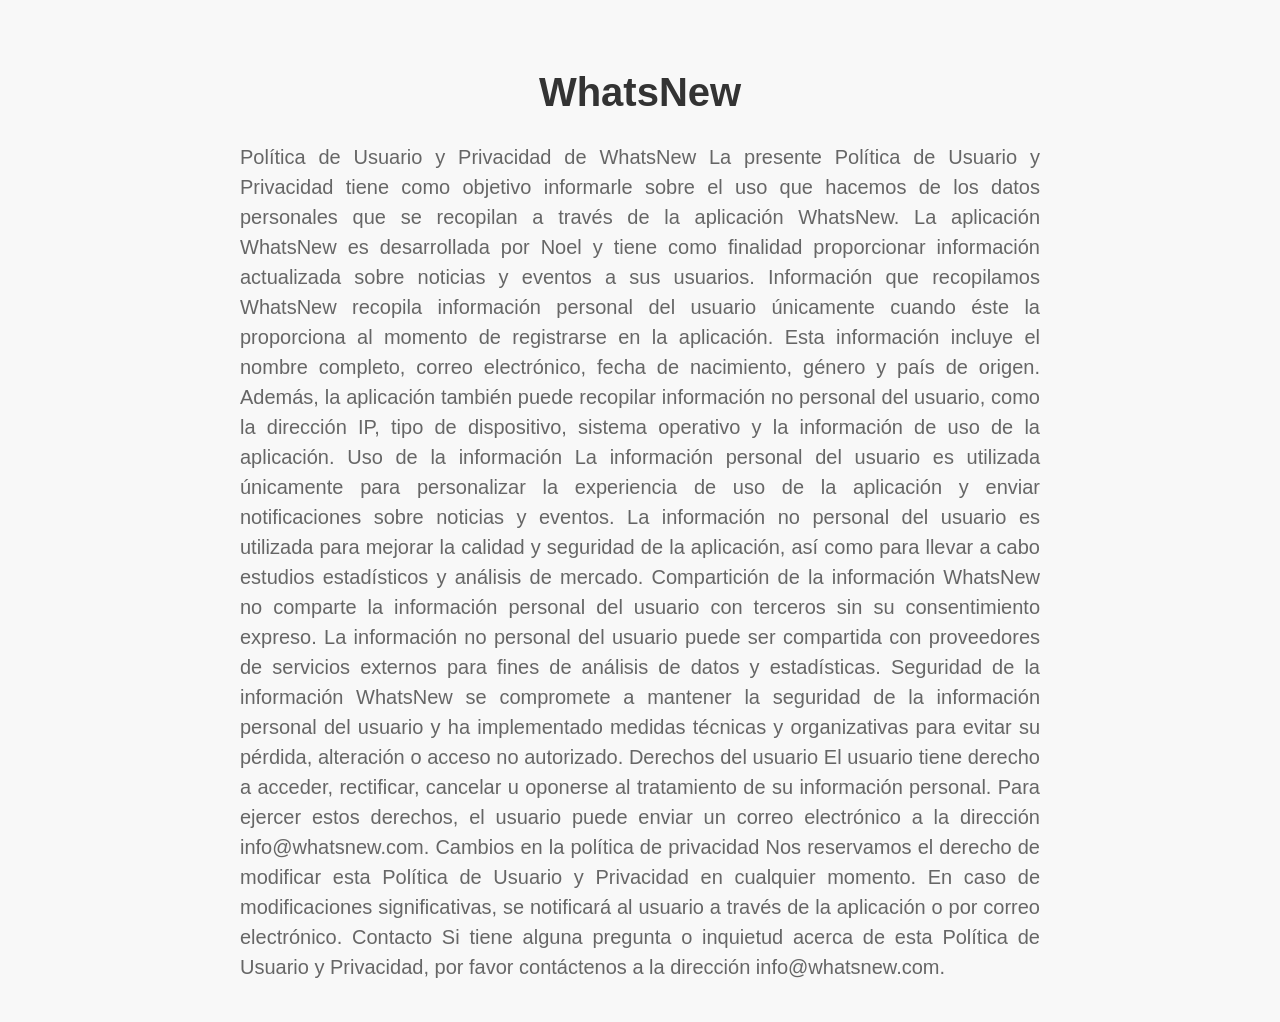
==== index.html @ ac16f7e0 "Update index.html" ====
<!DOCTYPE html>
<html>
  <head>
    <title>WhatsNew</title>
    <meta charset="UTF-8">
    <meta name="viewport" content="width=device-width, initial-scale=1.0">
    <style>
      body {
        font-family: Arial, sans-serif;
        background-color: #f8f8f8;
        margin: 0;
        padding: 0;
      }
      .container {
        max-width: 800px;
        margin: 0 auto;
        padding: 20px;
      }
      h1 {
        font-size: 40px;
        color: #333;
        text-align: center;
        margin-top: 50px;
      }
      p {
        font-size: 20px;
        color: #666;
        line-height: 1.5;
        text-align: justify;
        margin: 20px 0;
      }
      a {
        color: #333;
        text-decoration: none;
      }
      a:hover {
        text-decoration: underline;
      }
    </style>
  </head>
  <body>
    <div class="container">
      <h1>WhatsNew</h1>
      <p>Política de Usuario y Privacidad de WhatsNew

La presente Política de Usuario y Privacidad tiene como objetivo informarle sobre el uso que hacemos de los datos personales que se recopilan a través de la aplicación WhatsNew.

La aplicación WhatsNew es desarrollada por Noel y tiene como finalidad proporcionar información actualizada sobre noticias y eventos a sus usuarios.

Información que recopilamos

WhatsNew recopila información personal del usuario únicamente cuando éste la proporciona al momento de registrarse en la aplicación. Esta información incluye el nombre completo, correo electrónico, fecha de nacimiento, género y país de origen.

Además, la aplicación también puede recopilar información no personal del usuario, como la dirección IP, tipo de dispositivo, sistema operativo y la información de uso de la aplicación.

Uso de la información

La información personal del usuario es utilizada únicamente para personalizar la experiencia de uso de la aplicación y enviar notificaciones sobre noticias y eventos.

La información no personal del usuario es utilizada para mejorar la calidad y seguridad de la aplicación, así como para llevar a cabo estudios estadísticos y análisis de mercado.

Compartición de la información

WhatsNew no comparte la información personal del usuario con terceros sin su consentimiento expreso.

La información no personal del usuario puede ser compartida con proveedores de servicios externos para fines de análisis de datos y estadísticas.

Seguridad de la información

WhatsNew se compromete a mantener la seguridad de la información personal del usuario y ha implementado medidas técnicas y organizativas para evitar su pérdida, alteración o acceso no autorizado.

Derechos del usuario

El usuario tiene derecho a acceder, rectificar, cancelar u oponerse al tratamiento de su información personal. Para ejercer estos derechos, el usuario puede enviar un correo electrónico a la dirección info@whatsnew.com.

Cambios en la política de privacidad

Nos reservamos el derecho de modificar esta Política de Usuario y Privacidad en cualquier momento. En caso de modificaciones significativas, se notificará al usuario a través de la aplicación o por correo electrónico.

Contacto

Si tiene alguna pregunta o inquietud acerca de esta Política de Usuario y Privacidad, por favor contáctenos a la dirección info@whatsnew.com.
      </p>
    </div>
  </body>
</html>
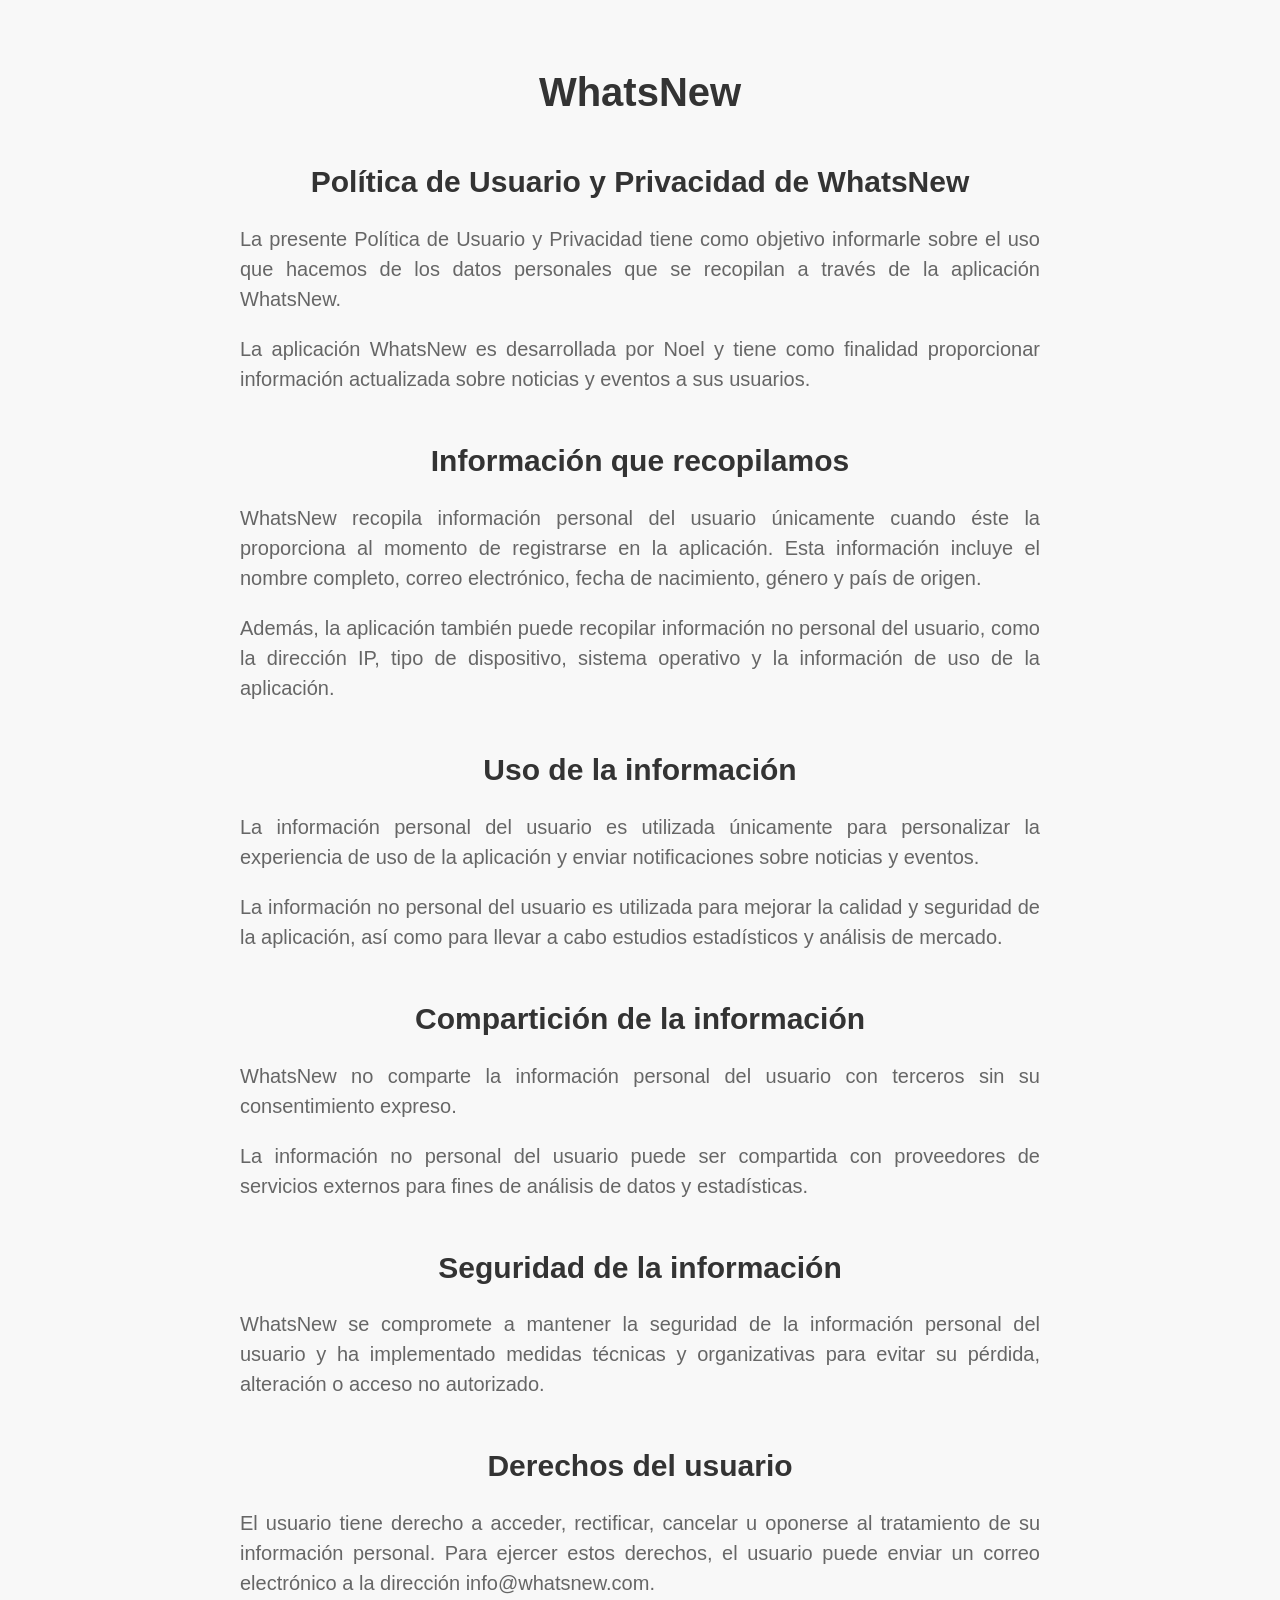
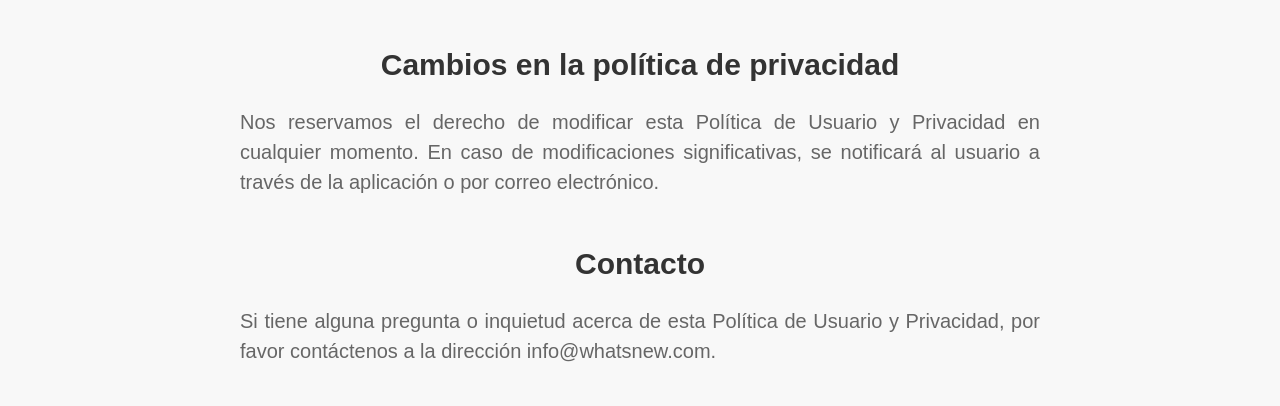
==== commit 5e7848c7: "Actualizacion de las politicas" ====
--- a/index.html
+++ b/index.html
@@ -22,6 +22,12 @@
         text-align: center;
         margin-top: 50px;
       }
+      h2 {
+        font-size: 30px;
+        color: #333;
+        text-align: center;
+        margin-top: 50px;
+      }
       p {
         font-size: 20px;
         color: #666;
@@ -41,45 +47,26 @@
   <body>
     <div class="container">
       <h1>WhatsNew</h1>
-      <p>Política de Usuario y Privacidad de WhatsNew
-
-La presente Política de Usuario y Privacidad tiene como objetivo informarle sobre el uso que hacemos de los datos personales que se recopilan a través de la aplicación WhatsNew.
-
-La aplicación WhatsNew es desarrollada por Noel y tiene como finalidad proporcionar información actualizada sobre noticias y eventos a sus usuarios.
-
-Información que recopilamos
-
-WhatsNew recopila información personal del usuario únicamente cuando éste la proporciona al momento de registrarse en la aplicación. Esta información incluye el nombre completo, correo electrónico, fecha de nacimiento, género y país de origen.
-
-Además, la aplicación también puede recopilar información no personal del usuario, como la dirección IP, tipo de dispositivo, sistema operativo y la información de uso de la aplicación.
-
-Uso de la información
-
-La información personal del usuario es utilizada únicamente para personalizar la experiencia de uso de la aplicación y enviar notificaciones sobre noticias y eventos.
-
-La información no personal del usuario es utilizada para mejorar la calidad y seguridad de la aplicación, así como para llevar a cabo estudios estadísticos y análisis de mercado.
-
-Compartición de la información
-
-WhatsNew no comparte la información personal del usuario con terceros sin su consentimiento expreso.
-
-La información no personal del usuario puede ser compartida con proveedores de servicios externos para fines de análisis de datos y estadísticas.
-
-Seguridad de la información
-
-WhatsNew se compromete a mantener la seguridad de la información personal del usuario y ha implementado medidas técnicas y organizativas para evitar su pérdida, alteración o acceso no autorizado.
-
-Derechos del usuario
-
-El usuario tiene derecho a acceder, rectificar, cancelar u oponerse al tratamiento de su información personal. Para ejercer estos derechos, el usuario puede enviar un correo electrónico a la dirección info@whatsnew.com.
-
-Cambios en la política de privacidad
-
-Nos reservamos el derecho de modificar esta Política de Usuario y Privacidad en cualquier momento. En caso de modificaciones significativas, se notificará al usuario a través de la aplicación o por correo electrónico.
-
-Contacto
-
-Si tiene alguna pregunta o inquietud acerca de esta Política de Usuario y Privacidad, por favor contáctenos a la dirección info@whatsnew.com.
+      <h2>Política de Usuario y Privacidad de WhatsNew</h2>
+      <p>La presente Política de Usuario y Privacidad tiene como objetivo informarle sobre el uso que hacemos de los datos personales que se recopilan a través de la aplicación WhatsNew.</p>
+      <p>La aplicación WhatsNew es desarrollada por Noel y tiene como finalidad proporcionar información actualizada sobre noticias y eventos a sus usuarios. </p>
+      <h2>Información que recopilamos</h2>
+      <p>WhatsNew recopila información personal del usuario únicamente cuando éste la proporciona al momento de registrarse en la aplicación. Esta información incluye el nombre completo, correo electrónico, fecha de nacimiento, género y país de origen. </p>
+      <p>Además, la aplicación también puede recopilar información no personal del usuario, como la dirección IP, tipo de dispositivo, sistema operativo y la información de uso de la aplicación. </p>
+      <h2>Uso de la información </h2>
+      <p>La información personal del usuario es utilizada únicamente para personalizar la experiencia de uso de la aplicación y enviar notificaciones sobre noticias y eventos. </p>
+      <p>La información no personal del usuario es utilizada para mejorar la calidad y seguridad de la aplicación, así como para llevar a cabo estudios estadísticos y análisis de mercado. </p>
+      <h2>Compartición de la información </h2>
+      <p>WhatsNew no comparte la información personal del usuario con terceros sin su consentimiento expreso. </p>
+      <p>La información no personal del usuario puede ser compartida con proveedores de servicios externos para fines de análisis de datos y estadísticas. </p>
+      <h2>Seguridad de la información </h2>
+      <p>WhatsNew se compromete a mantener la seguridad de la información personal del usuario y ha implementado medidas técnicas y organizativas para evitar su pérdida, alteración o acceso no autorizado. </p>
+      <h2>Derechos del usuario </h2>
+      <p>El usuario tiene derecho a acceder, rectificar, cancelar u oponerse al tratamiento de su información personal. Para ejercer estos derechos, el usuario puede enviar un correo electrónico a la dirección info@whatsnew.com. </p>
+      <h2>Cambios en la política de privacidad </h2>
+      <p>Nos reservamos el derecho de modificar esta Política de Usuario y Privacidad en cualquier momento. En caso de modificaciones significativas, se notificará al usuario a través de la aplicación o por correo electrónico. </p>
+      <h2>Contacto</h2>
+      <p>Si tiene alguna pregunta o inquietud acerca de esta Política de Usuario y Privacidad, por favor contáctenos a la dirección info@whatsnew.com.
       </p>
     </div>
   </body>
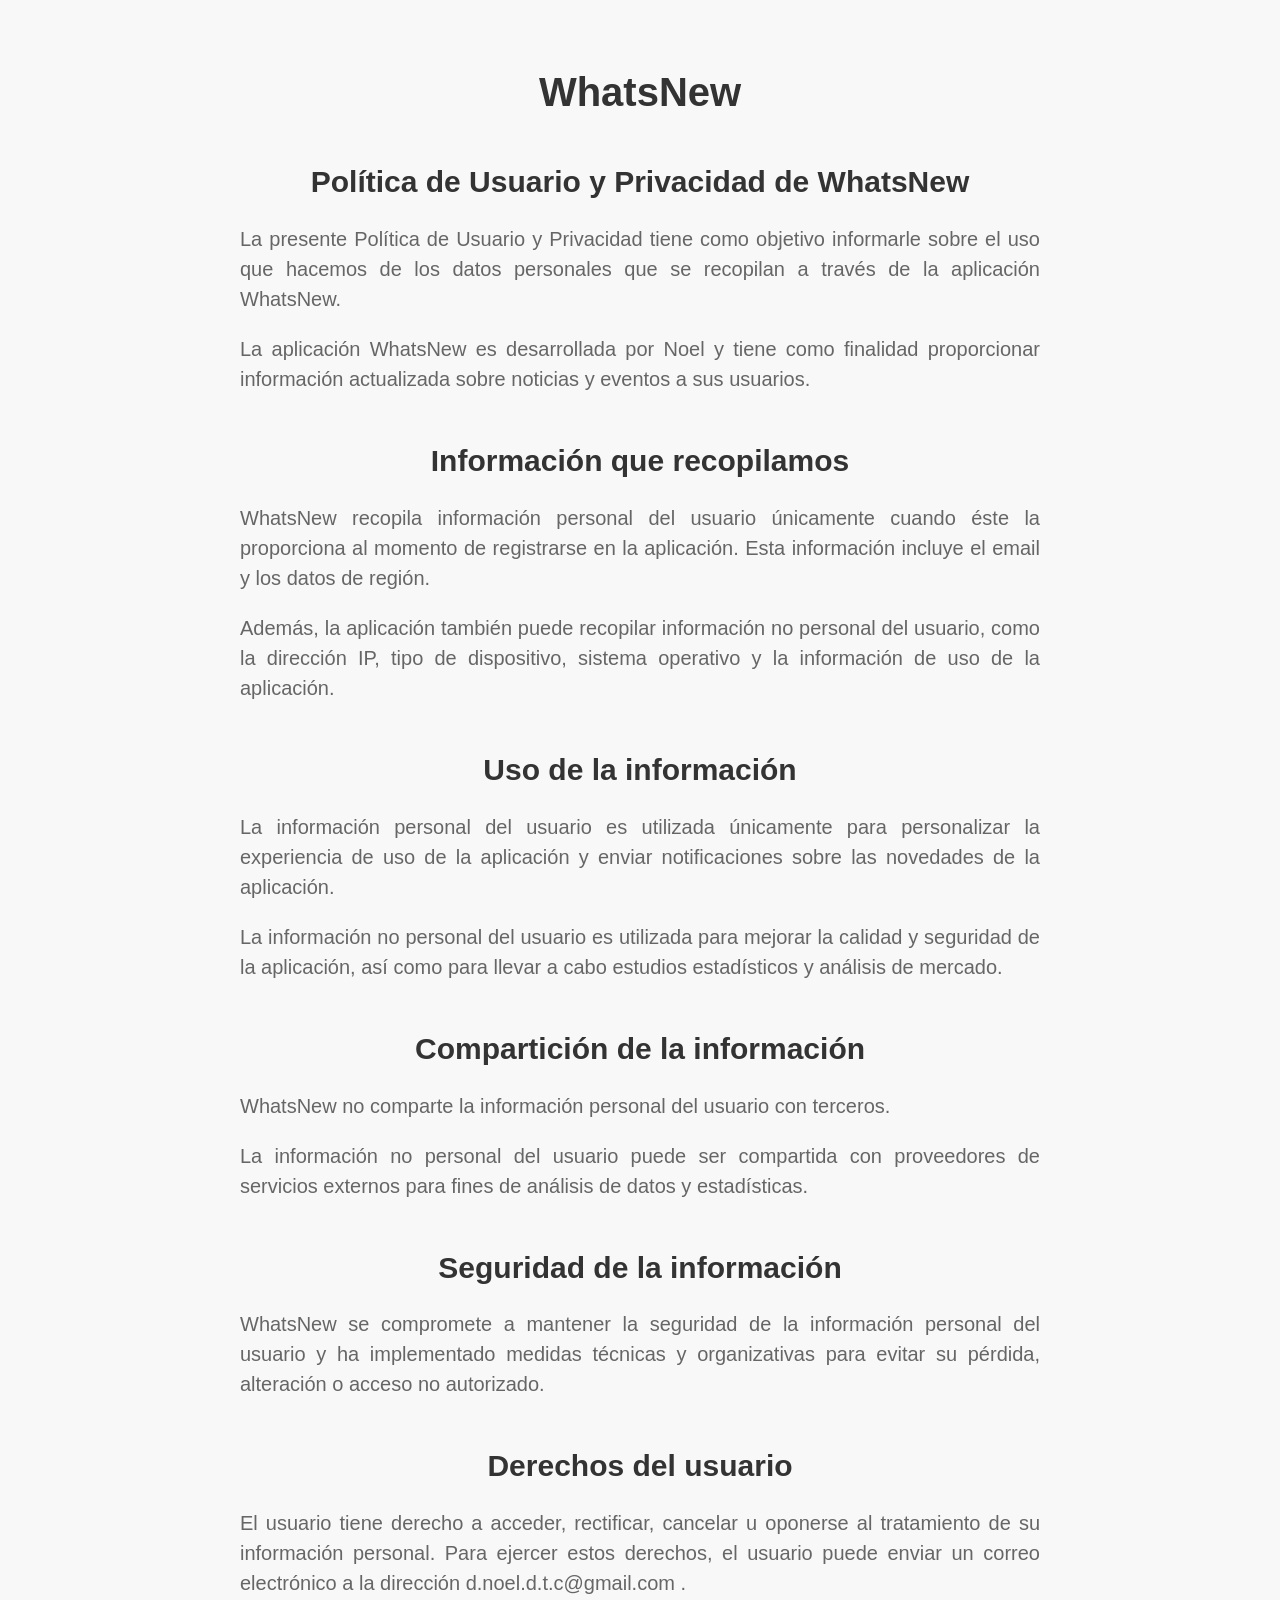
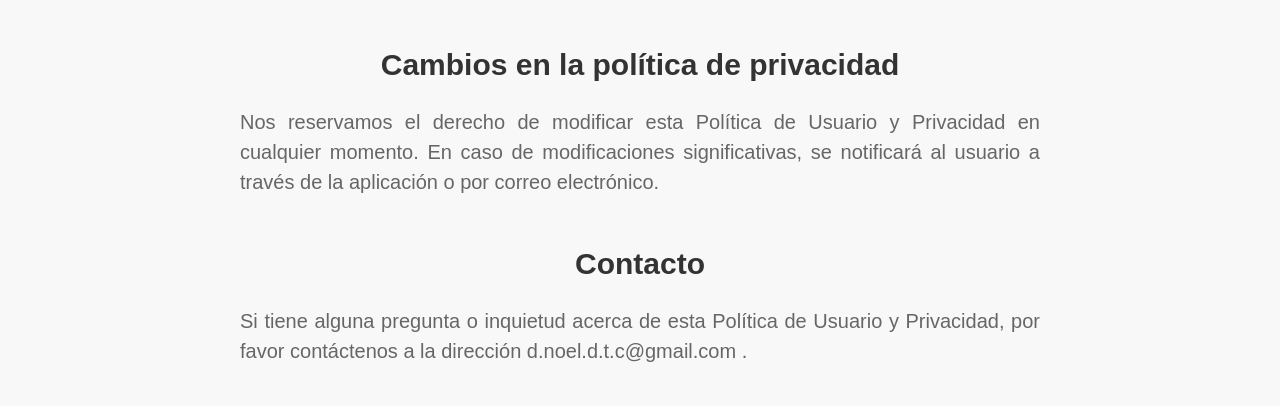
==== commit 63ca176a: "Moficiacion version Sydney" ====
--- a/index.html
+++ b/index.html
@@ -51,22 +51,22 @@
       <p>La presente Política de Usuario y Privacidad tiene como objetivo informarle sobre el uso que hacemos de los datos personales que se recopilan a través de la aplicación WhatsNew.</p>
       <p>La aplicación WhatsNew es desarrollada por Noel y tiene como finalidad proporcionar información actualizada sobre noticias y eventos a sus usuarios. </p>
       <h2>Información que recopilamos</h2>
-      <p>WhatsNew recopila información personal del usuario únicamente cuando éste la proporciona al momento de registrarse en la aplicación. Esta información incluye el nombre completo, correo electrónico, fecha de nacimiento, género y país de origen. </p>
+      <p>WhatsNew recopila información personal del usuario únicamente cuando éste la proporciona al momento de registrarse en la aplicación. Esta información incluye el email y los datos de región. </p>
       <p>Además, la aplicación también puede recopilar información no personal del usuario, como la dirección IP, tipo de dispositivo, sistema operativo y la información de uso de la aplicación. </p>
       <h2>Uso de la información </h2>
-      <p>La información personal del usuario es utilizada únicamente para personalizar la experiencia de uso de la aplicación y enviar notificaciones sobre noticias y eventos. </p>
+      <p>La información personal del usuario es utilizada únicamente para personalizar la experiencia de uso de la aplicación y enviar notificaciones sobre las novedades de la aplicación. </p>
       <p>La información no personal del usuario es utilizada para mejorar la calidad y seguridad de la aplicación, así como para llevar a cabo estudios estadísticos y análisis de mercado. </p>
       <h2>Compartición de la información </h2>
-      <p>WhatsNew no comparte la información personal del usuario con terceros sin su consentimiento expreso. </p>
+      <p>WhatsNew no comparte la información personal del usuario con terceros. </p>
       <p>La información no personal del usuario puede ser compartida con proveedores de servicios externos para fines de análisis de datos y estadísticas. </p>
       <h2>Seguridad de la información </h2>
       <p>WhatsNew se compromete a mantener la seguridad de la información personal del usuario y ha implementado medidas técnicas y organizativas para evitar su pérdida, alteración o acceso no autorizado. </p>
       <h2>Derechos del usuario </h2>
-      <p>El usuario tiene derecho a acceder, rectificar, cancelar u oponerse al tratamiento de su información personal. Para ejercer estos derechos, el usuario puede enviar un correo electrónico a la dirección info@whatsnew.com. </p>
+      <p>El usuario tiene derecho a acceder, rectificar, cancelar u oponerse al tratamiento de su información personal. Para ejercer estos derechos, el usuario puede enviar un correo electrónico a la dirección d.noel.d.t.c@gmail.com . </p>
       <h2>Cambios en la política de privacidad </h2>
       <p>Nos reservamos el derecho de modificar esta Política de Usuario y Privacidad en cualquier momento. En caso de modificaciones significativas, se notificará al usuario a través de la aplicación o por correo electrónico. </p>
       <h2>Contacto</h2>
-      <p>Si tiene alguna pregunta o inquietud acerca de esta Política de Usuario y Privacidad, por favor contáctenos a la dirección info@whatsnew.com.
+      <p>Si tiene alguna pregunta o inquietud acerca de esta Política de Usuario y Privacidad, por favor contáctenos a la dirección d.noel.d.t.c@gmail.com .
       </p>
     </div>
   </body>
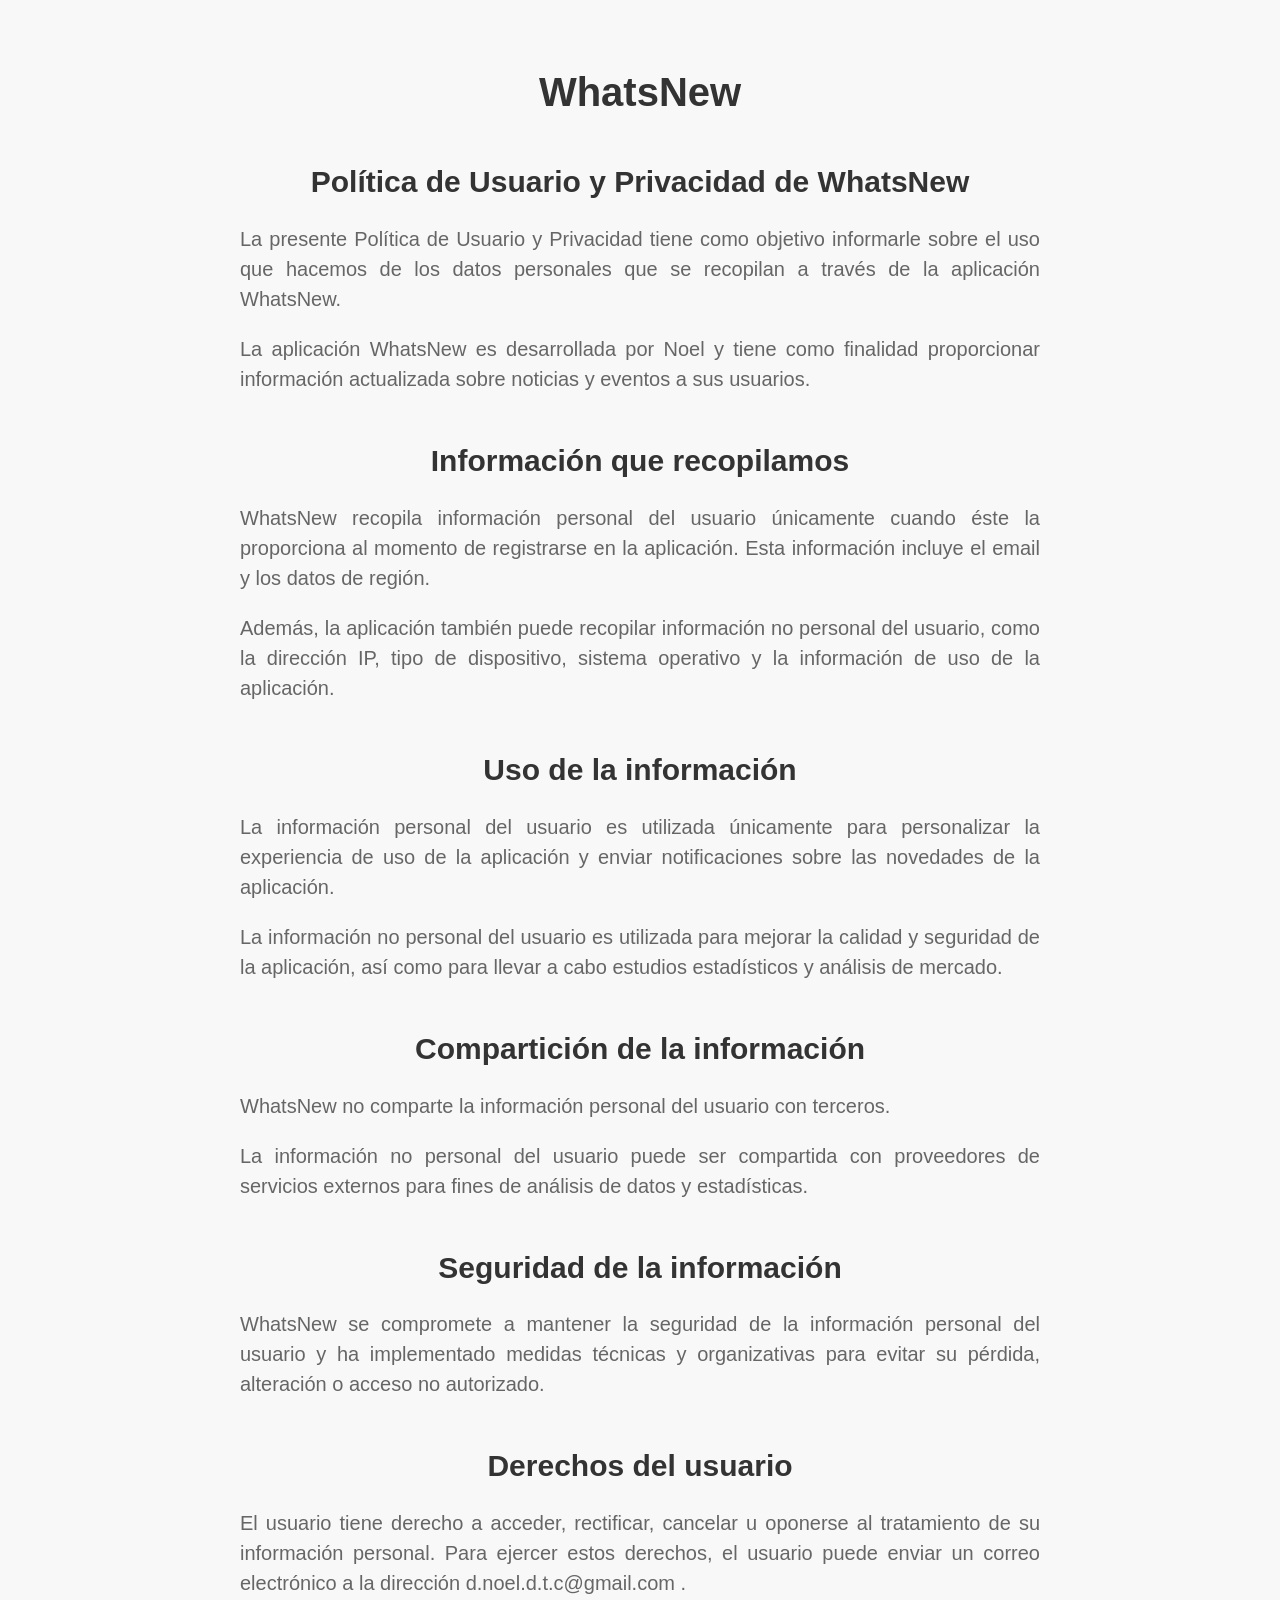
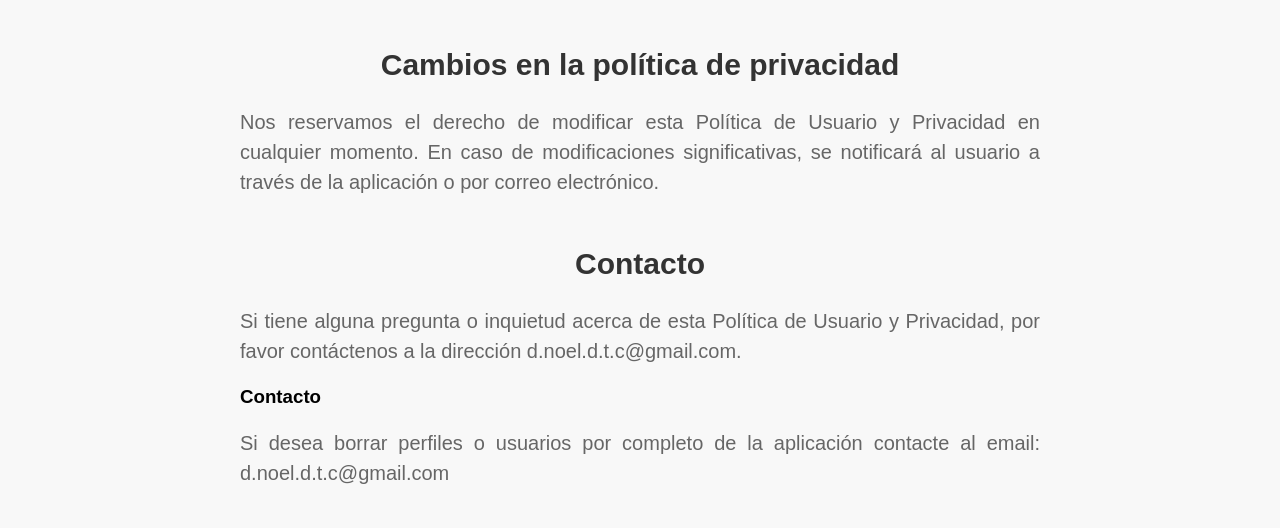
==== commit 9a24b93a: "Update index.html" ====
--- a/index.html
+++ b/index.html
@@ -66,8 +66,9 @@
       <h2>Cambios en la política de privacidad </h2>
       <p>Nos reservamos el derecho de modificar esta Política de Usuario y Privacidad en cualquier momento. En caso de modificaciones significativas, se notificará al usuario a través de la aplicación o por correo electrónico. </p>
       <h2>Contacto</h2>
-      <p>Si tiene alguna pregunta o inquietud acerca de esta Política de Usuario y Privacidad, por favor contáctenos a la dirección d.noel.d.t.c@gmail.com .
-      </p>
+      <p>Si tiene alguna pregunta o inquietud acerca de esta Política de Usuario y Privacidad, por favor contáctenos a la dirección d.noel.d.t.c@gmail.com. </p>
+      <h3>Contacto</h3>
+      <p>Si desea borrar perfiles o usuarios por completo de la aplicación contacte al email: d.noel.d.t.c@gmail.com</p> 
     </div>
   </body>
 </html>
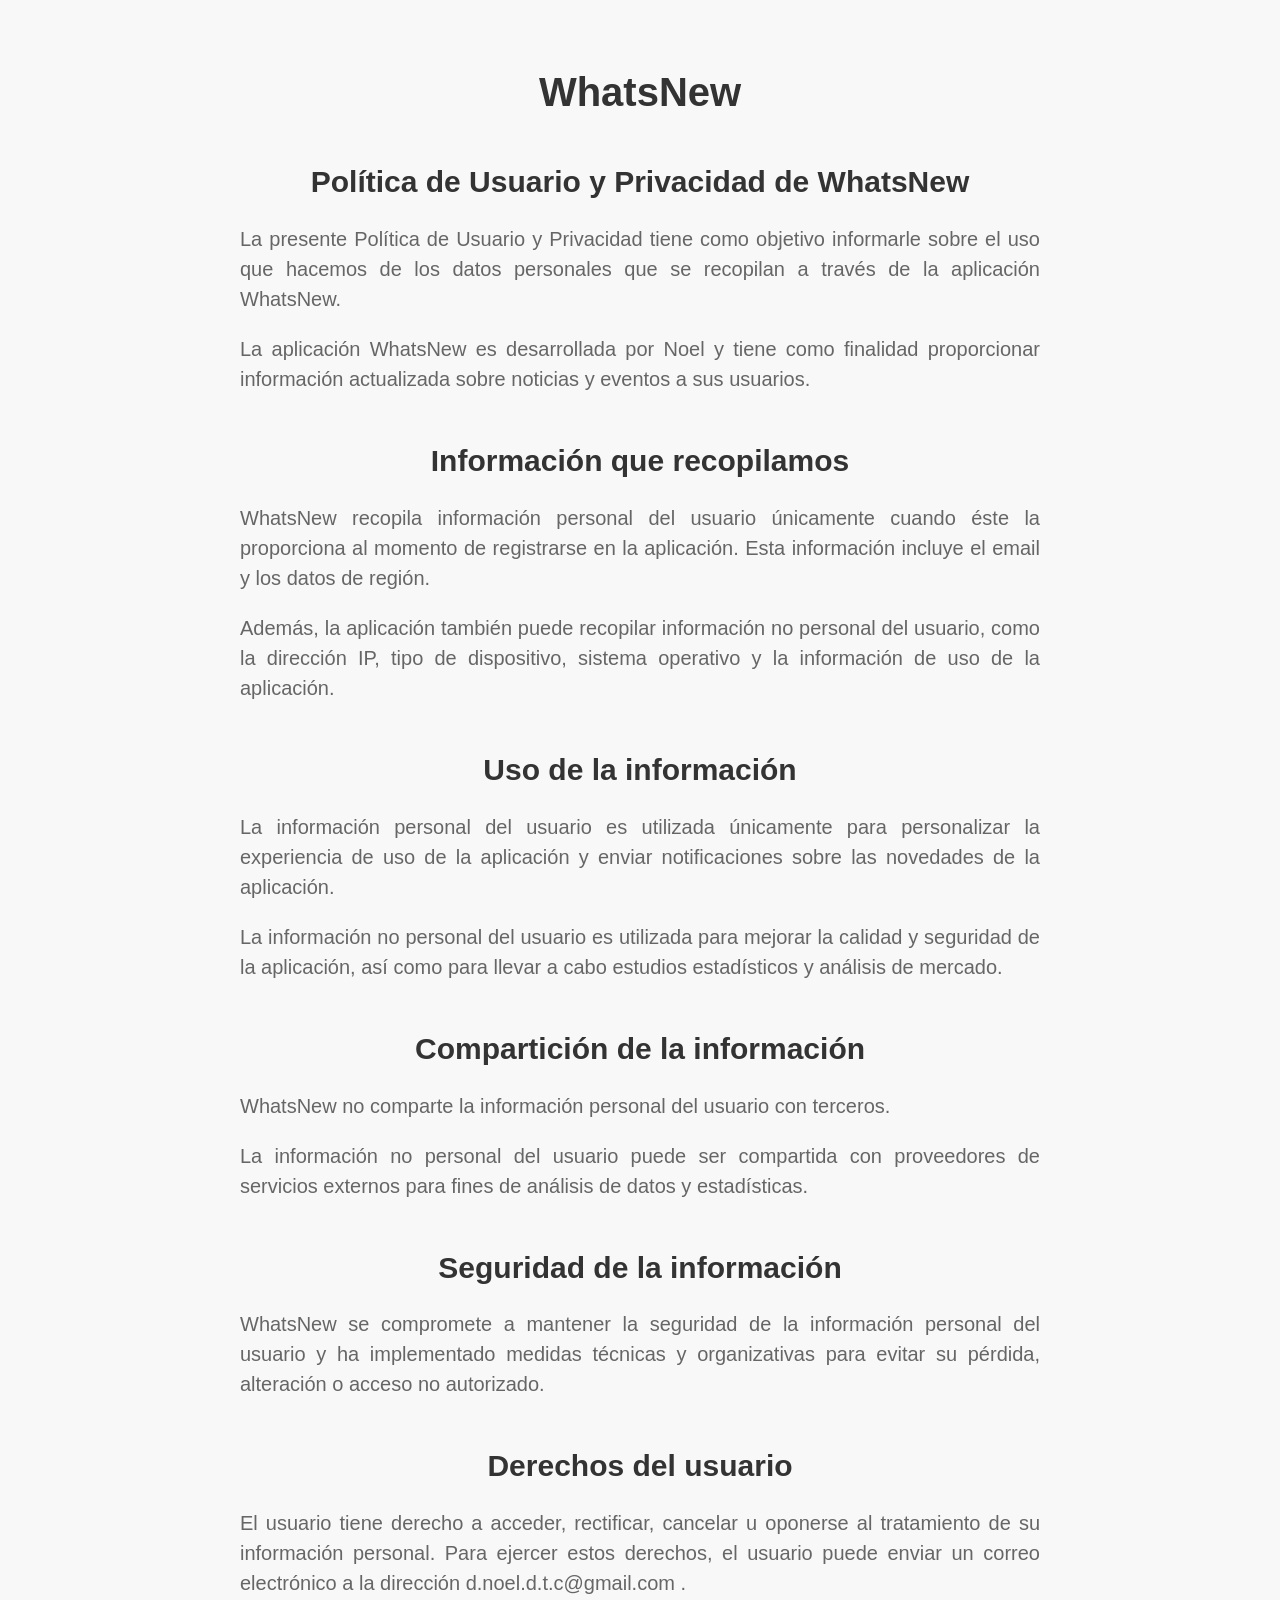
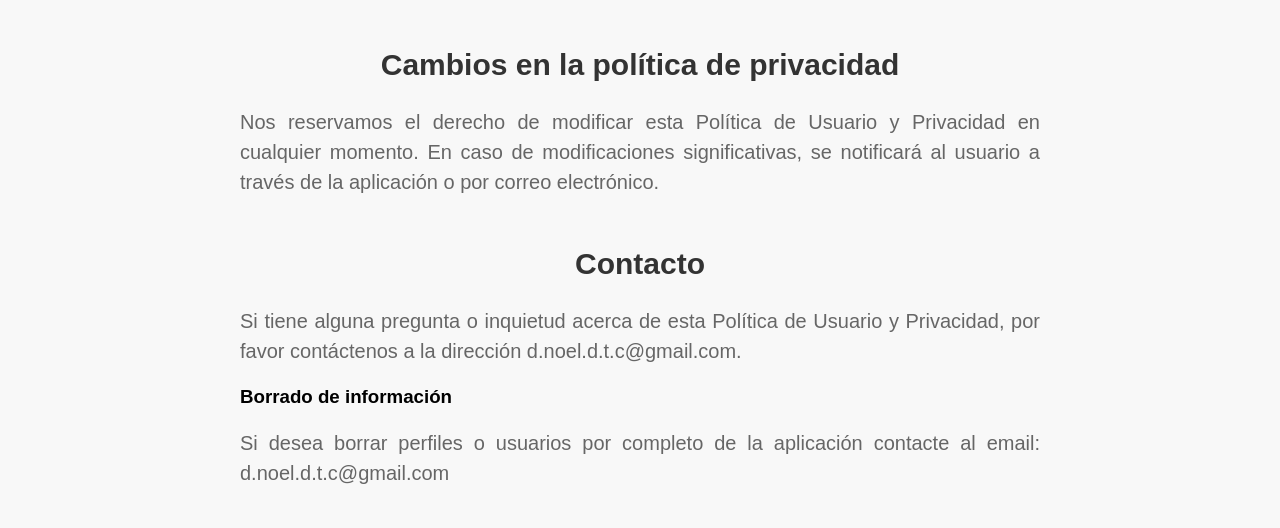
==== commit ea39354e: "Update index.html" ====
--- a/index.html
+++ b/index.html
@@ -67,7 +67,7 @@
       <p>Nos reservamos el derecho de modificar esta Política de Usuario y Privacidad en cualquier momento. En caso de modificaciones significativas, se notificará al usuario a través de la aplicación o por correo electrónico. </p>
       <h2>Contacto</h2>
       <p>Si tiene alguna pregunta o inquietud acerca de esta Política de Usuario y Privacidad, por favor contáctenos a la dirección d.noel.d.t.c@gmail.com. </p>
-      <h3>Contacto</h3>
+      <h3>Borrado de información</h3>
       <p>Si desea borrar perfiles o usuarios por completo de la aplicación contacte al email: d.noel.d.t.c@gmail.com</p> 
     </div>
   </body>
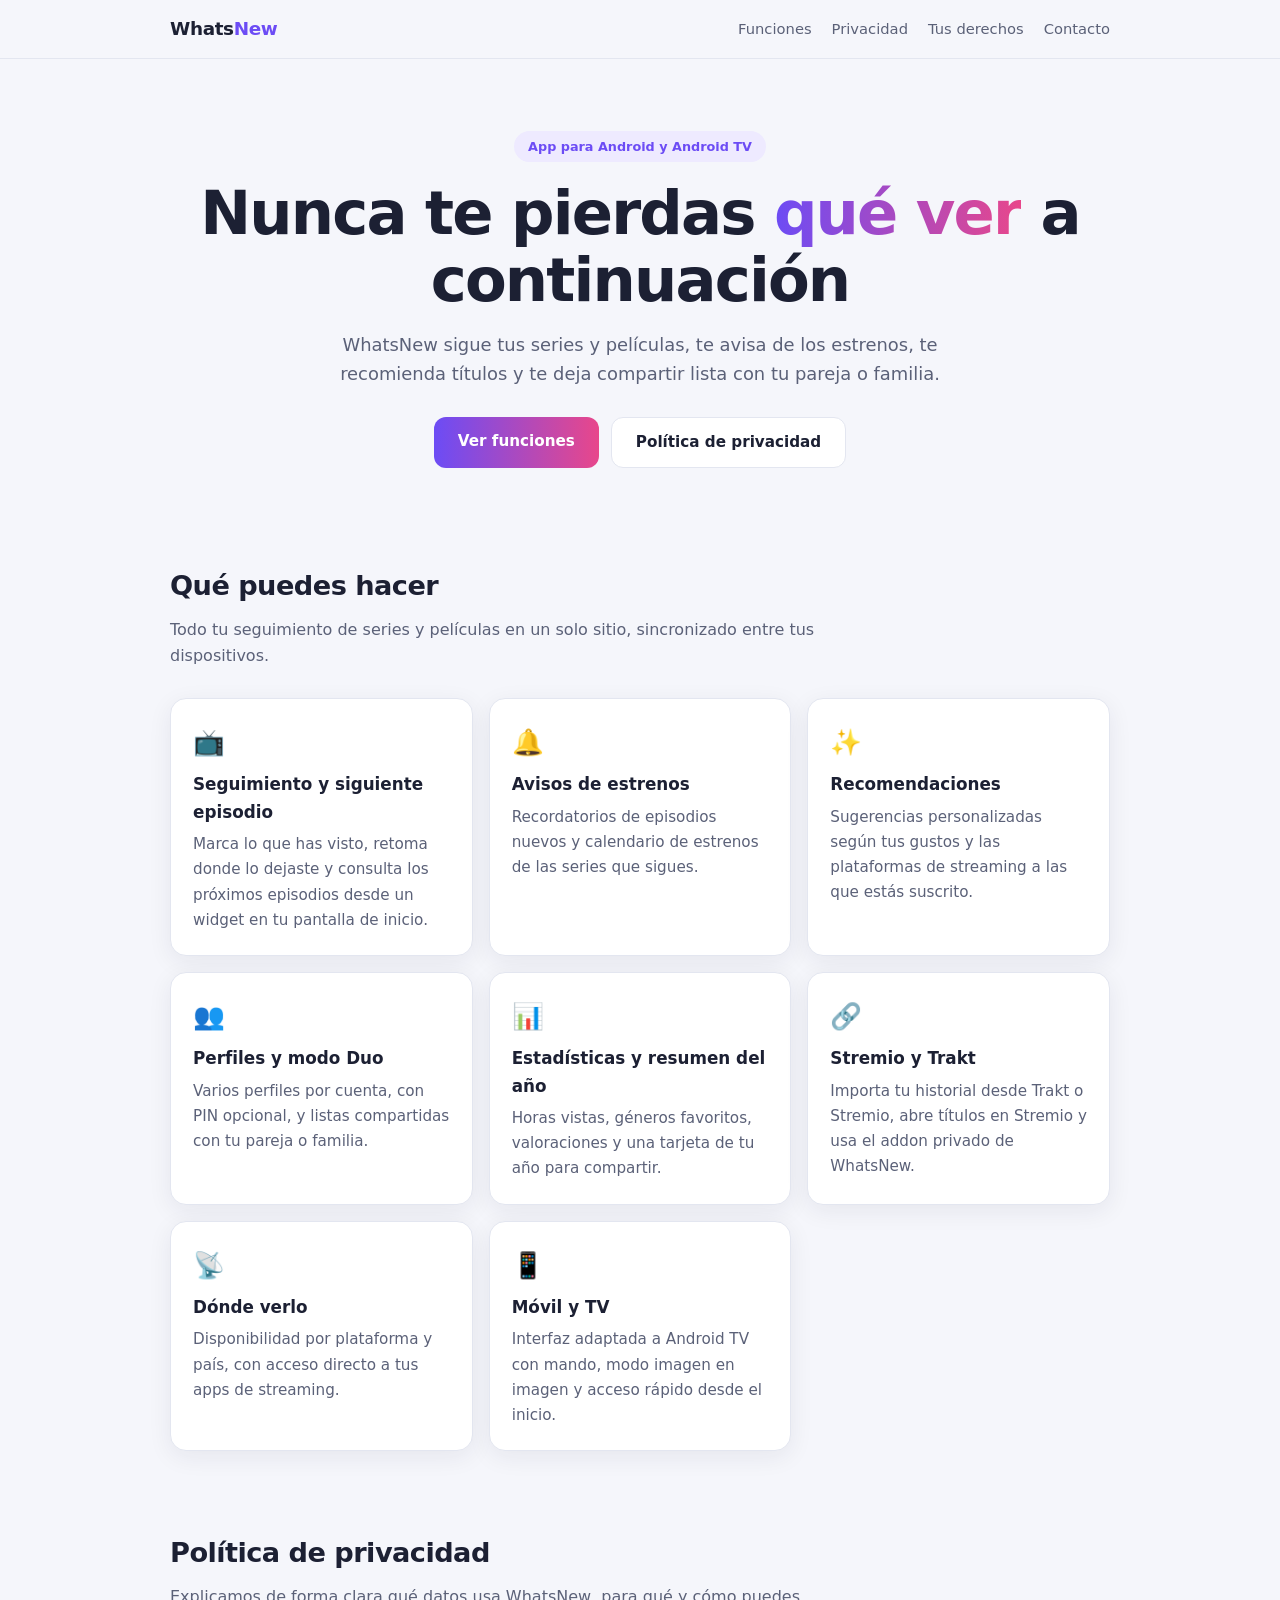
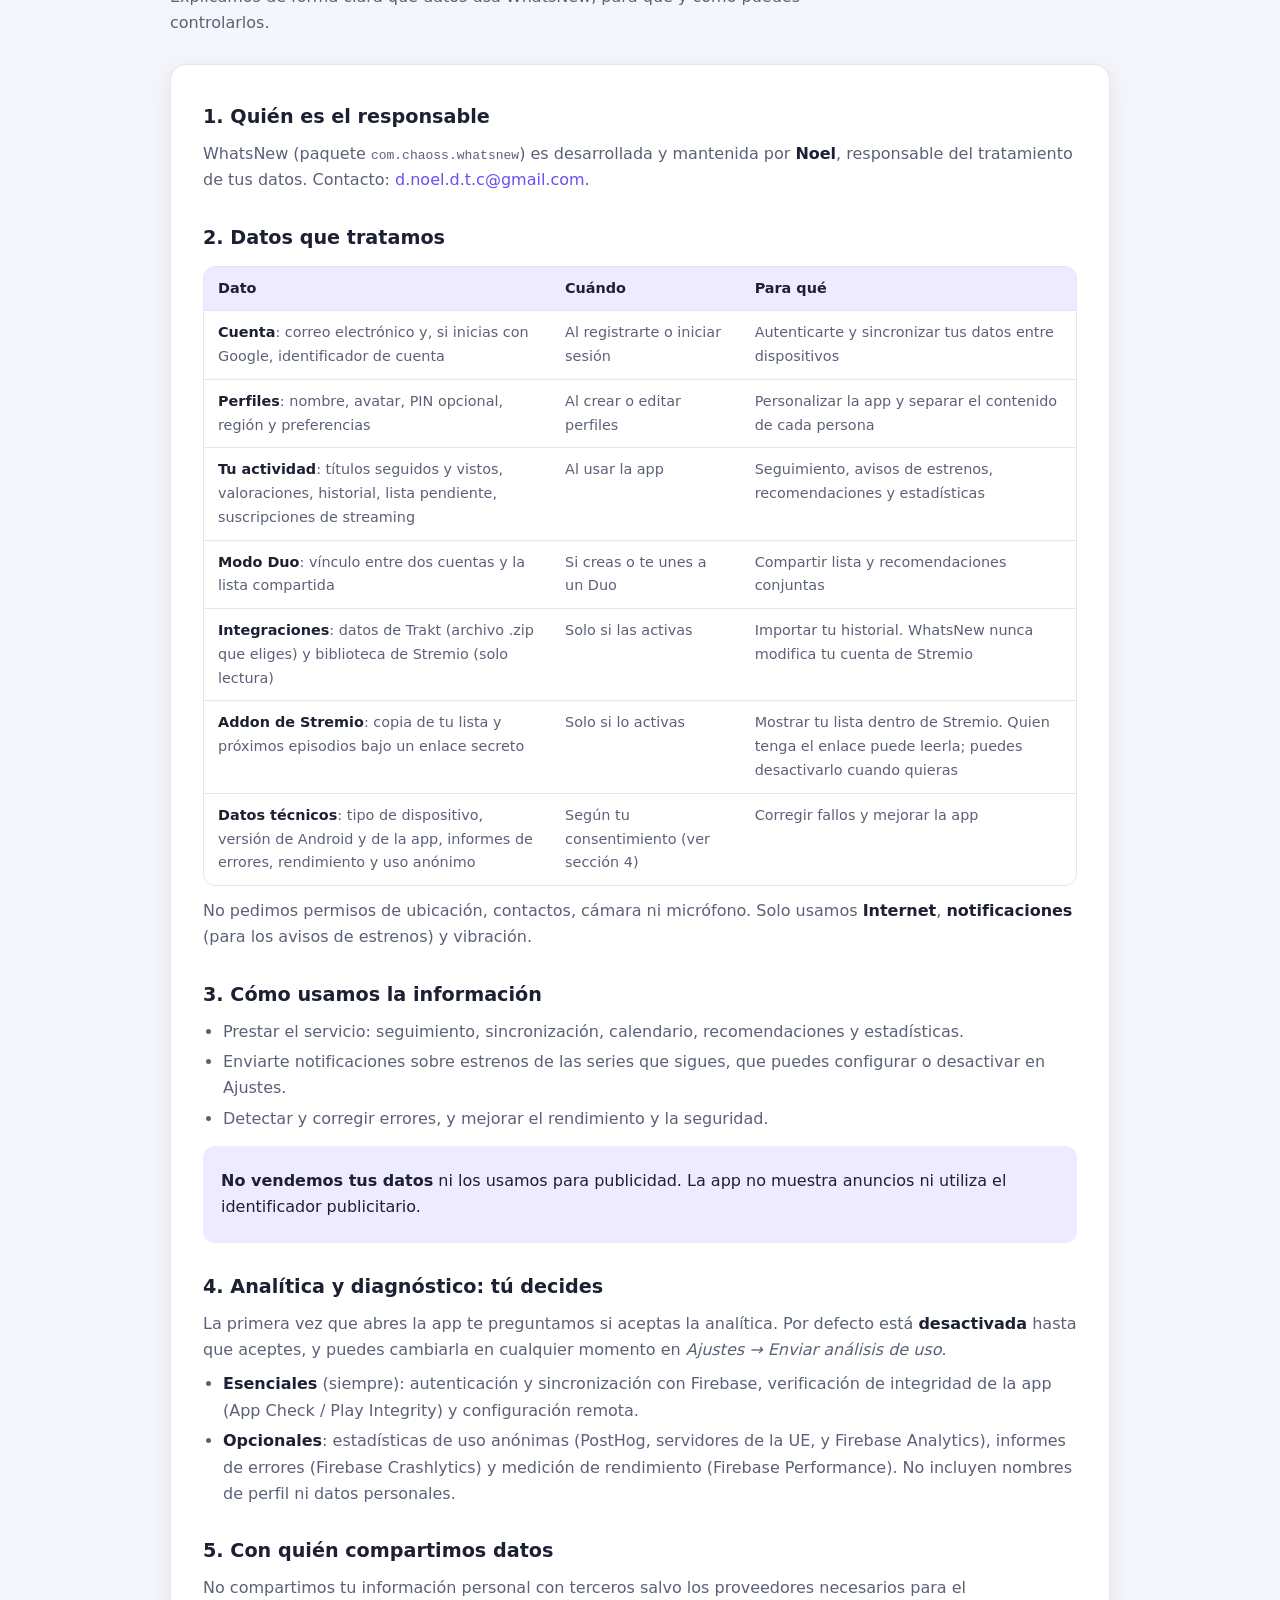
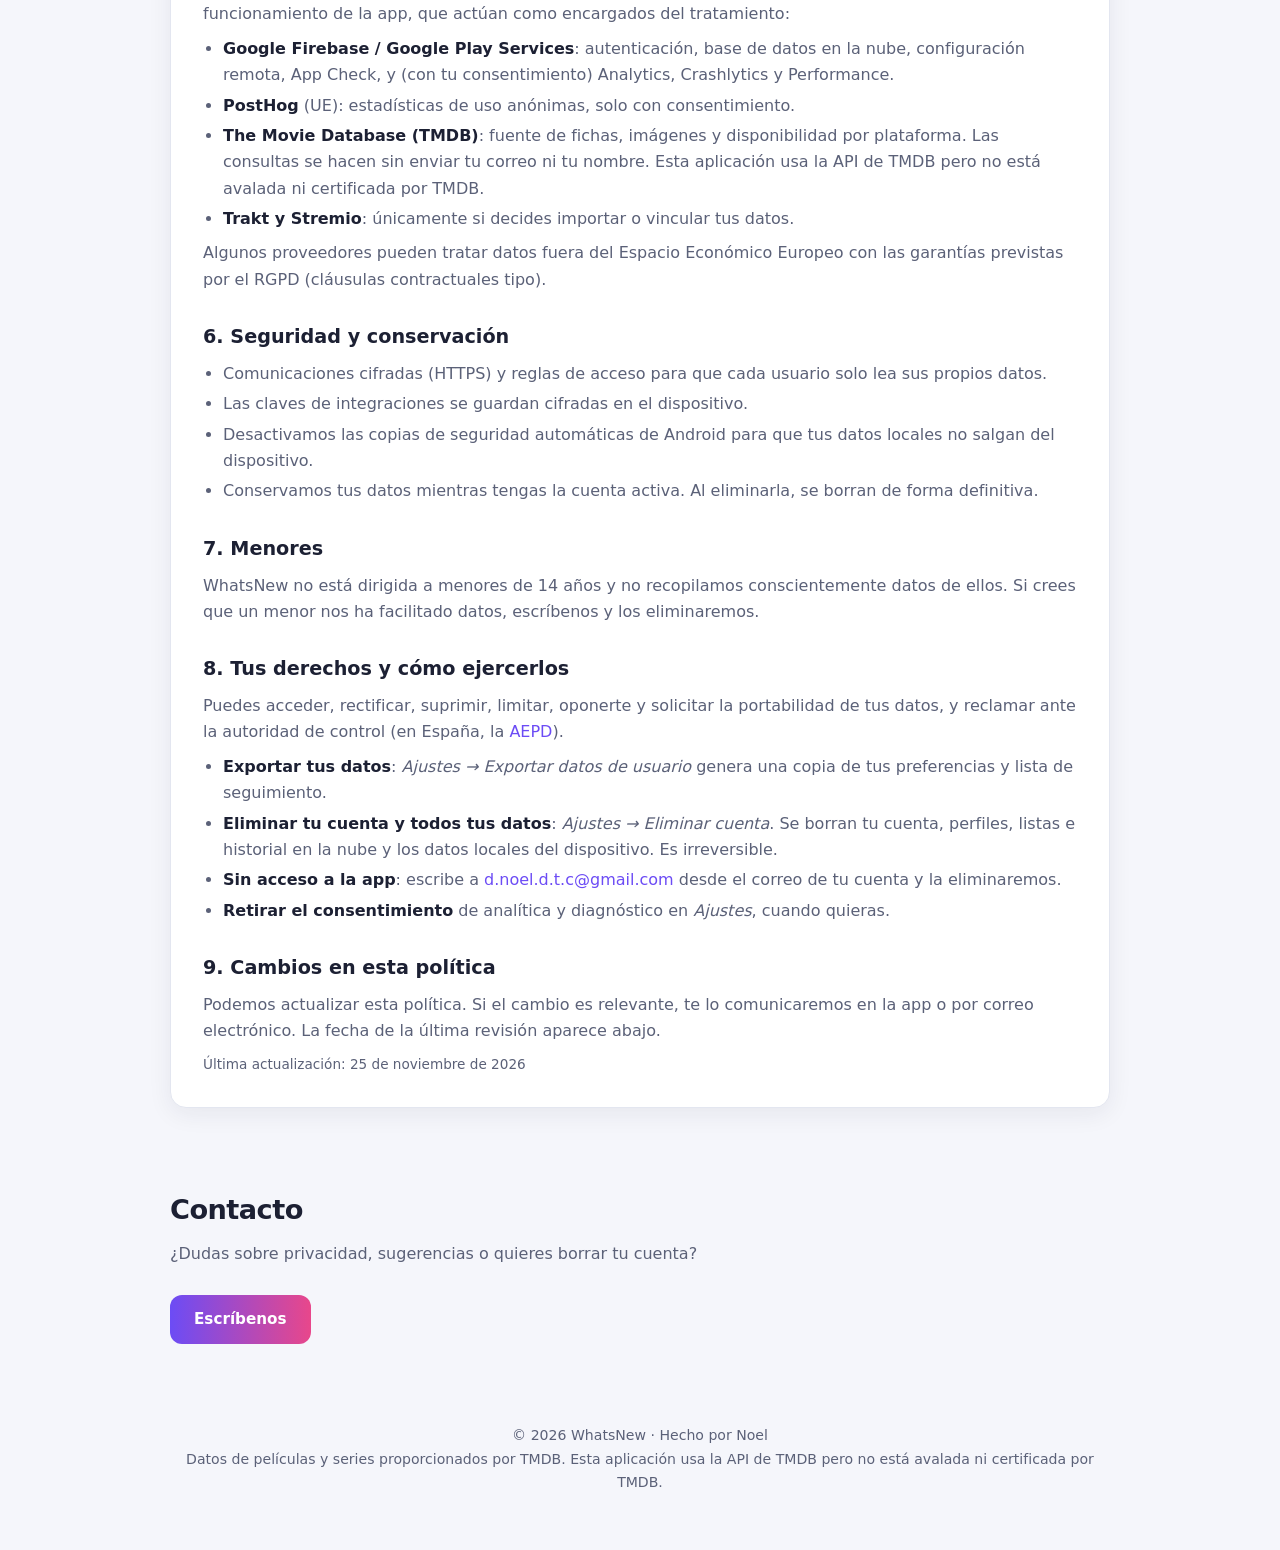
==== commit 15f85883: "feat: rediseño de la web y política de privacidad actualizada Co-Authored-By: Claude Sonnet 5.5 <nor" ====
--- a/index.html
+++ b/index.html
@@ -1,75 +1,262 @@
 <!DOCTYPE html>
-<html>
-  <head>
-    <title>WhatsNew</title>
-    <meta charset="UTF-8">
-    <meta name="viewport" content="width=device-width, initial-scale=1.0">
-    <style>
-      body {
-        font-family: Arial, sans-serif;
-        background-color: #f8f8f8;
-        margin: 0;
-        padding: 0;
+<html lang="es">
+<head>
+  <meta charset="UTF-8">
+  <meta name="viewport" content="width=device-width, initial-scale=1.0">
+  <title>WhatsNew · Tu seguimiento de series y películas</title>
+  <meta name="description" content="WhatsNew: sigue series y películas, recibe avisos de estrenos, comparte lista en Duo y consulta tus estadísticas. Política de privacidad y condiciones de uso.">
+  <meta name="theme-color" content="#0f1222">
+  <style>
+    :root {
+      --bg: #f5f6fb;
+      --surface: #ffffff;
+      --text: #1c2033;
+      --muted: #5b6178;
+      --border: #e3e6f0;
+      --accent: #6c4cf5;
+      --accent-2: #e8478b;
+      --accent-soft: #eeeaff;
+      --radius: 16px;
+      --shadow: 0 6px 24px rgba(28, 32, 51, .07);
+    }
+    @media (prefers-color-scheme: dark) {
+      :root {
+        --bg: #0f1222;
+        --surface: #181c33;
+        --text: #eceefb;
+        --muted: #a2a8c6;
+        --border: #272c4b;
+        --accent: #9b85ff;
+        --accent-2: #ff6fa8;
+        --accent-soft: #232850;
+        --shadow: 0 6px 24px rgba(0, 0, 0, .35);
       }
-      .container {
-        max-width: 800px;
-        margin: 0 auto;
-        padding: 20px;
-      }
-      h1 {
-        font-size: 40px;
-        color: #333;
-        text-align: center;
-        margin-top: 50px;
-      }
-      h2 {
-        font-size: 30px;
-        color: #333;
-        text-align: center;
-        margin-top: 50px;
-      }
-      p {
-        font-size: 20px;
-        color: #666;
-        line-height: 1.5;
-        text-align: justify;
-        margin: 20px 0;
-      }
-      a {
-        color: #333;
-        text-decoration: none;
-      }
-      a:hover {
-        text-decoration: underline;
-      }
-    </style>
-  </head>
-  <body>
-    <div class="container">
-      <h1>WhatsNew</h1>
-      <h2>Política de Usuario y Privacidad de WhatsNew</h2>
-      <p>La presente Política de Usuario y Privacidad tiene como objetivo informarle sobre el uso que hacemos de los datos personales que se recopilan a través de la aplicación WhatsNew.</p>
-      <p>La aplicación WhatsNew es desarrollada por Noel y tiene como finalidad proporcionar información actualizada sobre noticias y eventos a sus usuarios. </p>
-      <h2>Información que recopilamos</h2>
-      <p>WhatsNew recopila información personal del usuario únicamente cuando éste la proporciona al momento de registrarse en la aplicación. Esta información incluye el email y los datos de región. </p>
-      <p>Además, la aplicación también puede recopilar información no personal del usuario, como la dirección IP, tipo de dispositivo, sistema operativo y la información de uso de la aplicación. </p>
-      <h2>Uso de la información </h2>
-      <p>La información personal del usuario es utilizada únicamente para personalizar la experiencia de uso de la aplicación y enviar notificaciones sobre las novedades de la aplicación. </p>
-      <p>La información no personal del usuario es utilizada para mejorar la calidad y seguridad de la aplicación, así como para llevar a cabo estudios estadísticos y análisis de mercado. </p>
-      <h2>Compartición de la información </h2>
-      <p>WhatsNew no comparte la información personal del usuario con terceros. </p>
-      <p>La información no personal del usuario puede ser compartida con proveedores de servicios externos para fines de análisis de datos y estadísticas. </p>
-      <h2>Seguridad de la información </h2>
-      <p>WhatsNew se compromete a mantener la seguridad de la información personal del usuario y ha implementado medidas técnicas y organizativas para evitar su pérdida, alteración o acceso no autorizado. </p>
-      <h2>Derechos del usuario </h2>
-      <p>El usuario tiene derecho a acceder, rectificar, cancelar u oponerse al tratamiento de su información personal. Para ejercer estos derechos, el usuario puede enviar un correo electrónico a la dirección d.noel.d.t.c@gmail.com . </p>
-      <h2>Cambios en la política de privacidad </h2>
-      <p>Nos reservamos el derecho de modificar esta Política de Usuario y Privacidad en cualquier momento. En caso de modificaciones significativas, se notificará al usuario a través de la aplicación o por correo electrónico. </p>
+    }
+    * { box-sizing: border-box; }
+    html { scroll-behavior: smooth; scroll-padding-top: 76px; }
+    body {
+      margin: 0;
+      font-family: system-ui, -apple-system, "Segoe UI", Roboto, "Helvetica Neue", Arial, sans-serif;
+      background: var(--bg);
+      color: var(--text);
+      line-height: 1.65;
+      -webkit-font-smoothing: antialiased;
+    }
+    a { color: var(--accent); text-decoration: none; }
+    a:hover { text-decoration: underline; }
+    .wrap { max-width: 980px; margin: 0 auto; padding: 0 20px; }
+
+    /* Navegación */
+    nav {
+      position: sticky; top: 0; z-index: 10;
+      background: color-mix(in srgb, var(--bg) 88%, transparent);
+      backdrop-filter: blur(10px);
+      border-bottom: 1px solid var(--border);
+    }
+    nav .wrap { display: flex; align-items: center; justify-content: space-between; height: 58px; gap: 16px; }
+    .brand { font-weight: 800; font-size: 1.15rem; color: var(--text); letter-spacing: -.02em; }
+    .brand span { color: var(--accent); }
+    nav ul { display: flex; gap: 20px; list-style: none; margin: 0; padding: 0; font-size: .92rem; }
+    nav ul a { color: var(--muted); font-weight: 500; }
+    nav ul a:hover { color: var(--text); text-decoration: none; }
+
+    /* Hero */
+    .hero { text-align: center; padding: 72px 0 56px; }
+    .badge {
+      display: inline-block; padding: 5px 14px; border-radius: 999px;
+      background: var(--accent-soft); color: var(--accent);
+      font-size: .8rem; font-weight: 600; margin-bottom: 18px;
+    }
+    .hero h1 {
+      font-size: clamp(2.3rem, 6vw, 3.8rem); line-height: 1.1; margin: 0 0 16px; letter-spacing: -.03em;
+    }
+    .hero h1 em {
+      font-style: normal;
+      background: linear-gradient(90deg, var(--accent), var(--accent-2));
+      -webkit-background-clip: text; background-clip: text; color: transparent;
+    }
+    .hero p { max-width: 620px; margin: 0 auto 28px; color: var(--muted); font-size: 1.12rem; }
+    .btns { display: flex; gap: 12px; justify-content: center; flex-wrap: wrap; }
+    .btn {
+      display: inline-block; padding: 12px 24px; border-radius: 12px; font-weight: 600; font-size: .95rem;
+    }
+    .btn.primary { background: linear-gradient(90deg, var(--accent), var(--accent-2)); color: #fff; }
+    .btn.ghost { border: 1px solid var(--border); color: var(--text); background: var(--surface); }
+    .btn:hover { text-decoration: none; transform: translateY(-1px); }
+
+    /* Secciones */
+    section { padding: 40px 0; }
+    h2 { font-size: 1.7rem; letter-spacing: -.02em; margin: 0 0 8px; }
+    .lead { color: var(--muted); margin: 0 0 28px; max-width: 680px; }
+    .grid { display: grid; grid-template-columns: repeat(auto-fit, minmax(260px, 1fr)); gap: 16px; }
+    .card {
+      background: var(--surface); border: 1px solid var(--border); border-radius: var(--radius);
+      padding: 22px; box-shadow: var(--shadow);
+    }
+    .card .ico { font-size: 1.6rem; margin-bottom: 8px; }
+    .card h3 { margin: 0 0 6px; font-size: 1.05rem; }
+    .card p { margin: 0; color: var(--muted); font-size: .95rem; }
+
+    /* Privacidad */
+    .policy {
+      background: var(--surface); border: 1px solid var(--border); border-radius: var(--radius);
+      padding: 8px 32px 24px; box-shadow: var(--shadow);
+    }
+    .policy h3 { margin: 28px 0 8px; font-size: 1.2rem; }
+    .policy p, .policy li { color: var(--muted); }
+    .policy p { margin: 8px 0; }
+    .policy ul { padding-left: 20px; margin: 8px 0; }
+    .policy li { margin: 4px 0; }
+    .policy strong { color: var(--text); }
+    .updated { color: var(--muted); font-size: .85rem; margin-top: 18px; }
+    .callout {
+      background: var(--accent-soft); border-radius: 12px; padding: 14px 18px; margin: 14px 0; color: var(--text);
+    }
+    .callout p, .callout li { color: var(--text); }
+    .table-wrap { overflow-x: auto; margin: 12px 0; border: 1px solid var(--border); border-radius: 12px; }
+    table { border-collapse: collapse; width: 100%; font-size: .9rem; min-width: 560px; }
+    th, td { text-align: left; padding: 10px 14px; border-bottom: 1px solid var(--border); vertical-align: top; }
+    th { background: var(--accent-soft); font-weight: 600; }
+    td { color: var(--muted); }
+    tr:last-child td { border-bottom: 0; }
+
+    footer { text-align: center; color: var(--muted); font-size: .88rem; padding: 40px 0 56px; }
+    @media (max-width: 640px) {
+      nav ul { display: none; }
+      .policy { padding: 4px 20px 20px; }
+      .hero { padding: 48px 0 36px; }
+    }
+  </style>
+</head>
+<body>
+  <nav>
+    <div class="wrap">
+      <a class="brand" href="#top">Whats<span>New</span></a>
+      <ul>
+        <li><a href="#funciones">Funciones</a></li>
+        <li><a href="#privacidad">Privacidad</a></li>
+        <li><a href="#derechos">Tus derechos</a></li>
+        <li><a href="#contacto">Contacto</a></li>
+      </ul>
+    </div>
+  </nav>
+
+  <header class="hero wrap" id="top">
+    <span class="badge">App para Android y Android TV</span>
+    <h1>Nunca te pierdas <em>qué ver</em> a continuación</h1>
+    <p>WhatsNew sigue tus series y películas, te avisa de los estrenos, te recomienda títulos y te deja compartir lista con tu pareja o familia.</p>
+    <div class="btns">
+      <a class="btn primary" href="#funciones">Ver funciones</a>
+      <a class="btn ghost" href="#privacidad">Política de privacidad</a>
+    </div>
+  </header>
+
+  <main class="wrap">
+    <section id="funciones">
+      <h2>Qué puedes hacer</h2>
+      <p class="lead">Todo tu seguimiento de series y películas en un solo sitio, sincronizado entre tus dispositivos.</p>
+      <div class="grid">
+        <div class="card"><div class="ico">📺</div><h3>Seguimiento y siguiente episodio</h3><p>Marca lo que has visto, retoma donde lo dejaste y consulta los próximos episodios desde un widget en tu pantalla de inicio.</p></div>
+        <div class="card"><div class="ico">🔔</div><h3>Avisos de estrenos</h3><p>Recordatorios de episodios nuevos y calendario de estrenos de las series que sigues.</p></div>
+        <div class="card"><div class="ico">✨</div><h3>Recomendaciones</h3><p>Sugerencias personalizadas según tus gustos y las plataformas de streaming a las que estás suscrito.</p></div>
+        <div class="card"><div class="ico">👥</div><h3>Perfiles y modo Duo</h3><p>Varios perfiles por cuenta, con PIN opcional, y listas compartidas con tu pareja o familia.</p></div>
+        <div class="card"><div class="ico">📊</div><h3>Estadísticas y resumen del año</h3><p>Horas vistas, géneros favoritos, valoraciones y una tarjeta de tu año para compartir.</p></div>
+        <div class="card"><div class="ico">🔗</div><h3>Stremio y Trakt</h3><p>Importa tu historial desde Trakt o Stremio, abre títulos en Stremio y usa el addon privado de WhatsNew.</p></div>
+        <div class="card"><div class="ico">📡</div><h3>Dónde verlo</h3><p>Disponibilidad por plataforma y país, con acceso directo a tus apps de streaming.</p></div>
+        <div class="card"><div class="ico">📱</div><h3>Móvil y TV</h3><p>Interfaz adaptada a Android TV con mando, modo imagen en imagen y acceso rápido desde el inicio.</p></div>
+      </div>
+    </section>
+
+    <section id="privacidad">
+      <h2>Política de privacidad</h2>
+      <p class="lead">Explicamos de forma clara qué datos usa WhatsNew, para qué y cómo puedes controlarlos.</p>
+
+      <div class="policy">
+        <h3>1. Quién es el responsable</h3>
+        <p>WhatsNew (paquete <code>com.chaoss.whatsnew</code>) es desarrollada y mantenida por <strong>Noel</strong>, responsable del tratamiento de tus datos. Contacto: <a href="mailto:d.noel.d.t.c@gmail.com">d.noel.d.t.c@gmail.com</a>.</p>
+
+        <h3>2. Datos que tratamos</h3>
+        <div class="table-wrap">
+          <table>
+            <thead><tr><th>Dato</th><th>Cuándo</th><th>Para qué</th></tr></thead>
+            <tbody>
+              <tr><td><strong>Cuenta</strong>: correo electrónico y, si inicias con Google, identificador de cuenta</td><td>Al registrarte o iniciar sesión</td><td>Autenticarte y sincronizar tus datos entre dispositivos</td></tr>
+              <tr><td><strong>Perfiles</strong>: nombre, avatar, PIN opcional, región y preferencias</td><td>Al crear o editar perfiles</td><td>Personalizar la app y separar el contenido de cada persona</td></tr>
+              <tr><td><strong>Tu actividad</strong>: títulos seguidos y vistos, valoraciones, historial, lista pendiente, suscripciones de streaming</td><td>Al usar la app</td><td>Seguimiento, avisos de estrenos, recomendaciones y estadísticas</td></tr>
+              <tr><td><strong>Modo Duo</strong>: vínculo entre dos cuentas y la lista compartida</td><td>Si creas o te unes a un Duo</td><td>Compartir lista y recomendaciones conjuntas</td></tr>
+              <tr><td><strong>Integraciones</strong>: datos de Trakt (archivo .zip que eliges) y biblioteca de Stremio (solo lectura)</td><td>Solo si las activas</td><td>Importar tu historial. WhatsNew nunca modifica tu cuenta de Stremio</td></tr>
+              <tr><td><strong>Addon de Stremio</strong>: copia de tu lista y próximos episodios bajo un enlace secreto</td><td>Solo si lo activas</td><td>Mostrar tu lista dentro de Stremio. Quien tenga el enlace puede leerla; puedes desactivarlo cuando quieras</td></tr>
+              <tr><td><strong>Datos técnicos</strong>: tipo de dispositivo, versión de Android y de la app, informes de errores, rendimiento y uso anónimo</td><td>Según tu consentimiento (ver sección 4)</td><td>Corregir fallos y mejorar la app</td></tr>
+            </tbody>
+          </table>
+        </div>
+        <p>No pedimos permisos de ubicación, contactos, cámara ni micrófono. Solo usamos <strong>Internet</strong>, <strong>notificaciones</strong> (para los avisos de estrenos) y vibración.</p>
+
+        <h3>3. Cómo usamos la información</h3>
+        <ul>
+          <li>Prestar el servicio: seguimiento, sincronización, calendario, recomendaciones y estadísticas.</li>
+          <li>Enviarte notificaciones sobre estrenos de las series que sigues, que puedes configurar o desactivar en Ajustes.</li>
+          <li>Detectar y corregir errores, y mejorar el rendimiento y la seguridad.</li>
+        </ul>
+        <div class="callout"><p><strong>No vendemos tus datos</strong> ni los usamos para publicidad. La app no muestra anuncios ni utiliza el identificador publicitario.</p></div>
+
+        <h3>4. Analítica y diagnóstico: tú decides</h3>
+        <p>La primera vez que abres la app te preguntamos si aceptas la analítica. Por defecto está <strong>desactivada</strong> hasta que aceptes, y puedes cambiarla en cualquier momento en <em>Ajustes → Enviar análisis de uso</em>.</p>
+        <ul>
+          <li><strong>Esenciales</strong> (siempre): autenticación y sincronización con Firebase, verificación de integridad de la app (App Check / Play Integrity) y configuración remota.</li>
+          <li><strong>Opcionales</strong>: estadísticas de uso anónimas (PostHog, servidores de la UE, y Firebase Analytics), informes de errores (Firebase Crashlytics) y medición de rendimiento (Firebase Performance). No incluyen nombres de perfil ni datos personales.</li>
+        </ul>
+
+        <h3>5. Con quién compartimos datos</h3>
+        <p>No compartimos tu información personal con terceros salvo los proveedores necesarios para el funcionamiento de la app, que actúan como encargados del tratamiento:</p>
+        <ul>
+          <li><strong>Google Firebase / Google Play Services</strong>: autenticación, base de datos en la nube, configuración remota, App Check, y (con tu consentimiento) Analytics, Crashlytics y Performance.</li>
+          <li><strong>PostHog</strong> (UE): estadísticas de uso anónimas, solo con consentimiento.</li>
+          <li><strong>The Movie Database (TMDB)</strong>: fuente de fichas, imágenes y disponibilidad por plataforma. Las consultas se hacen sin enviar tu correo ni tu nombre. Esta aplicación usa la API de TMDB pero no está avalada ni certificada por TMDB.</li>
+          <li><strong>Trakt y Stremio</strong>: únicamente si decides importar o vincular tus datos.</li>
+        </ul>
+        <p>Algunos proveedores pueden tratar datos fuera del Espacio Económico Europeo con las garantías previstas por el RGPD (cláusulas contractuales tipo).</p>
+
+        <h3>6. Seguridad y conservación</h3>
+        <ul>
+          <li>Comunicaciones cifradas (HTTPS) y reglas de acceso para que cada usuario solo lea sus propios datos.</li>
+          <li>Las claves de integraciones se guardan cifradas en el dispositivo.</li>
+          <li>Desactivamos las copias de seguridad automáticas de Android para que tus datos locales no salgan del dispositivo.</li>
+          <li>Conservamos tus datos mientras tengas la cuenta activa. Al eliminarla, se borran de forma definitiva.</li>
+        </ul>
+
+        <h3>7. Menores</h3>
+        <p>WhatsNew no está dirigida a menores de 14 años y no recopilamos conscientemente datos de ellos. Si crees que un menor nos ha facilitado datos, escríbenos y los eliminaremos.</p>
+
+        <h3 id="derechos">8. Tus derechos y cómo ejercerlos</h3>
+        <p>Puedes acceder, rectificar, suprimir, limitar, oponerte y solicitar la portabilidad de tus datos, y reclamar ante la autoridad de control (en España, la <a href="https://www.aepd.es" rel="noopener">AEPD</a>).</p>
+        <ul>
+          <li><strong>Exportar tus datos</strong>: <em>Ajustes → Exportar datos de usuario</em> genera una copia de tus preferencias y lista de seguimiento.</li>
+          <li><strong>Eliminar tu cuenta y todos tus datos</strong>: <em>Ajustes → Eliminar cuenta</em>. Se borran tu cuenta, perfiles, listas e historial en la nube y los datos locales del dispositivo. Es irreversible.</li>
+          <li><strong>Sin acceso a la app</strong>: escribe a <a href="mailto:d.noel.d.t.c@gmail.com?subject=WhatsNew%20-%20Eliminar%20datos">d.noel.d.t.c@gmail.com</a> desde el correo de tu cuenta y la eliminaremos.</li>
+          <li><strong>Retirar el consentimiento</strong> de analítica y diagnóstico en <em>Ajustes</em>, cuando quieras.</li>
+        </ul>
+
+        <h3>9. Cambios en esta política</h3>
+        <p>Podemos actualizar esta política. Si el cambio es relevante, te lo comunicaremos en la app o por correo electrónico. La fecha de la última revisión aparece abajo.</p>
+        <p class="updated">Última actualización: 25 de noviembre de 2026</p>
+      </div>
+    </section>
+
+    <section id="contacto">
       <h2>Contacto</h2>
-      <p>Si tiene alguna pregunta o inquietud acerca de esta Política de Usuario y Privacidad, por favor contáctenos a la dirección d.noel.d.t.c@gmail.com. </p>
-      <h3>Borrado de información</h3>
-      <p>Si desea borrar perfiles o usuarios por completo de la aplicación contacte al email: d.noel.d.t.c@gmail.com</p> 
+      <p class="lead">¿Dudas sobre privacidad, sugerencias o quieres borrar tu cuenta?</p>
+      <div class="btns" style="justify-content:flex-start">
+        <a class="btn primary" href="mailto:d.noel.d.t.c@gmail.com?subject=WhatsNew">Escríbenos</a>
+      </div>
+    </section>
+  </main>
+
+  <footer>
+    <div class="wrap">
+      © 2026 WhatsNew · Hecho por Noel<br>
+      Datos de películas y series proporcionados por TMDB. Esta aplicación usa la API de TMDB pero no está avalada ni certificada por TMDB.
     </div>
-  </body>
+  </footer>
+</body>
 </html>
-  
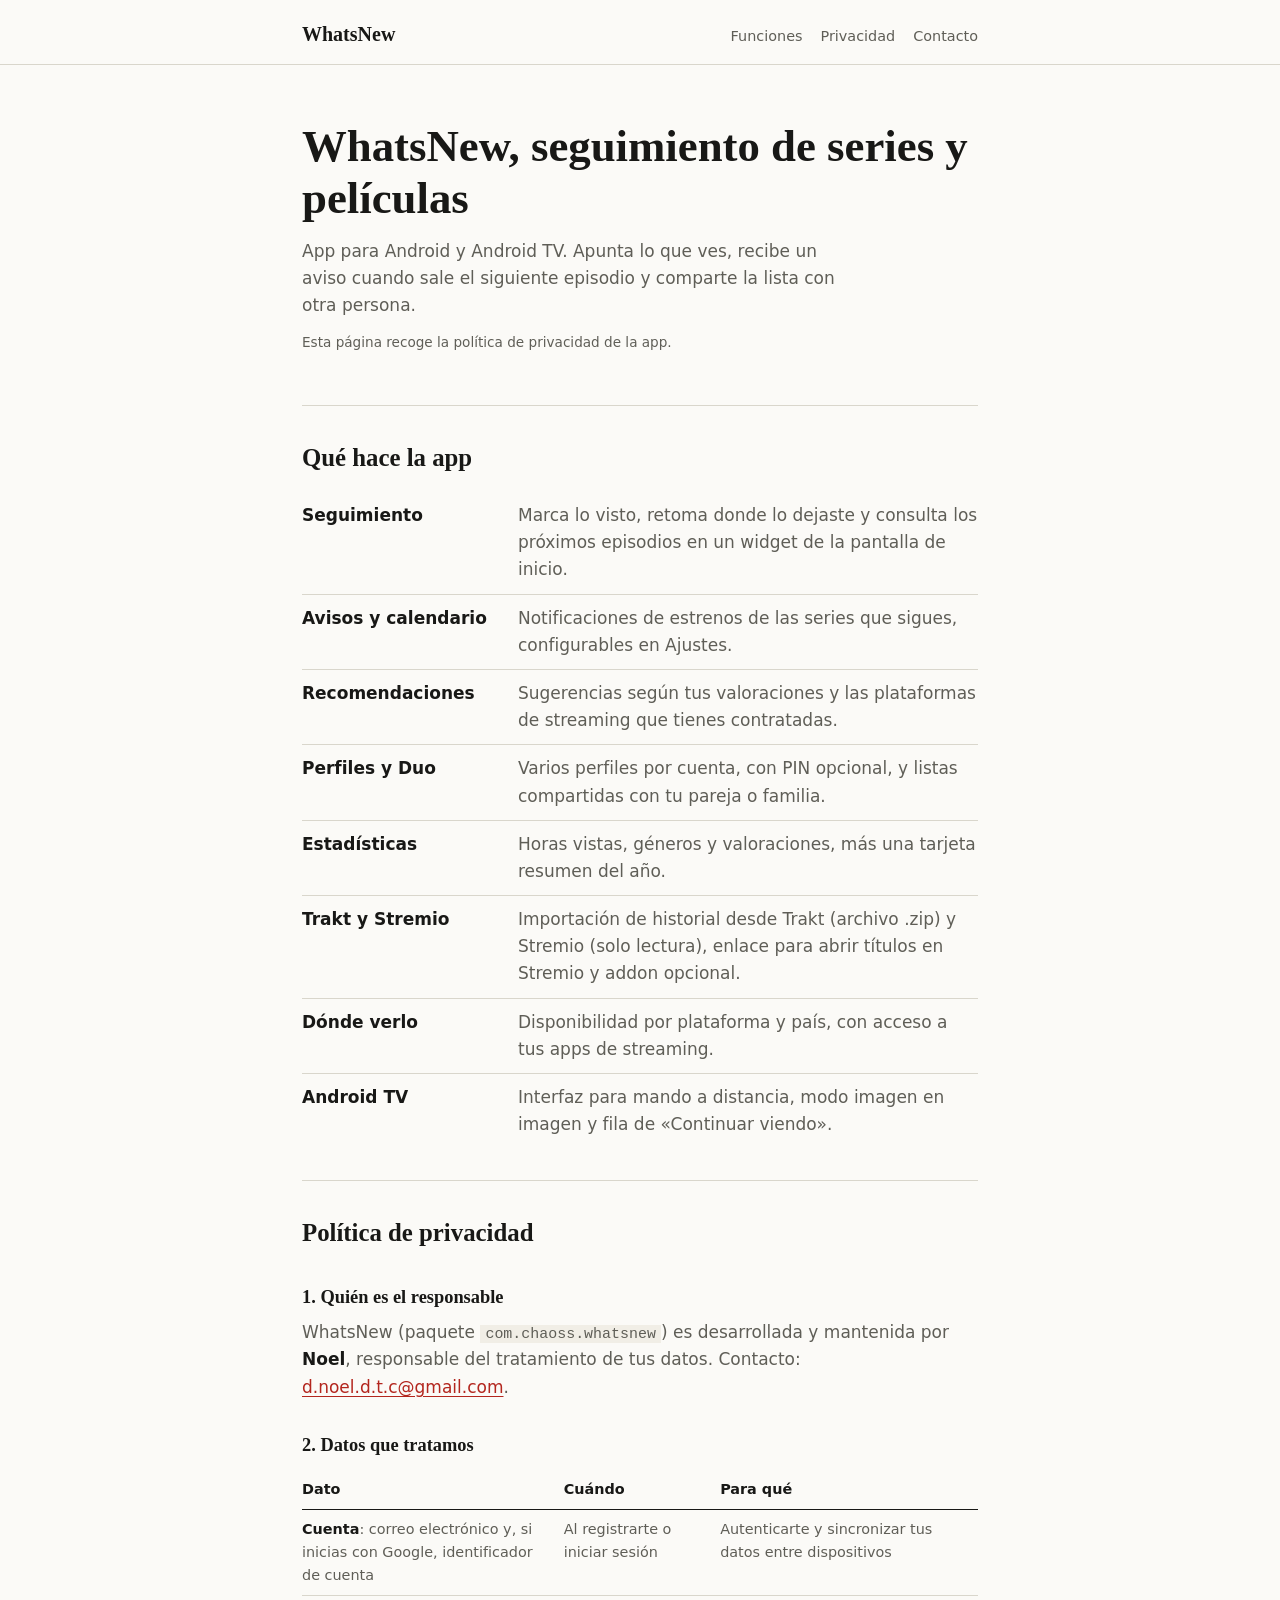
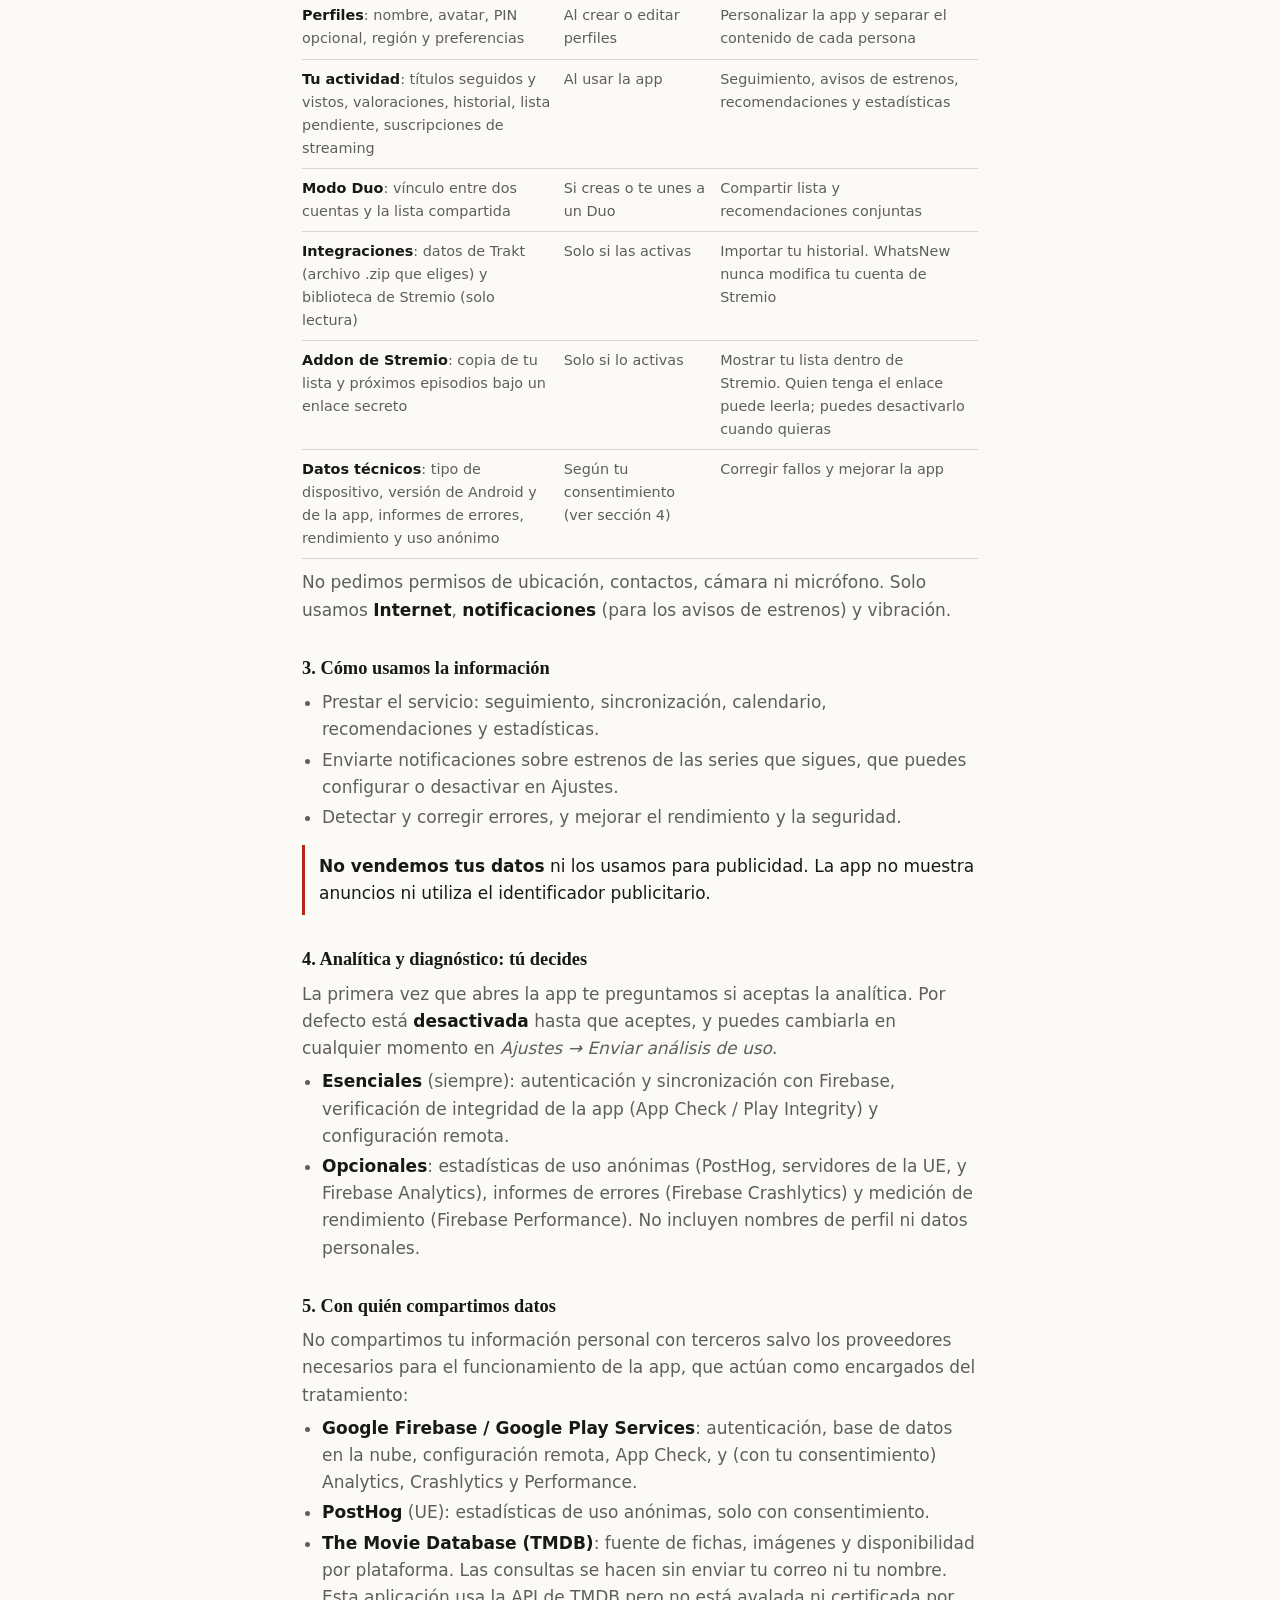
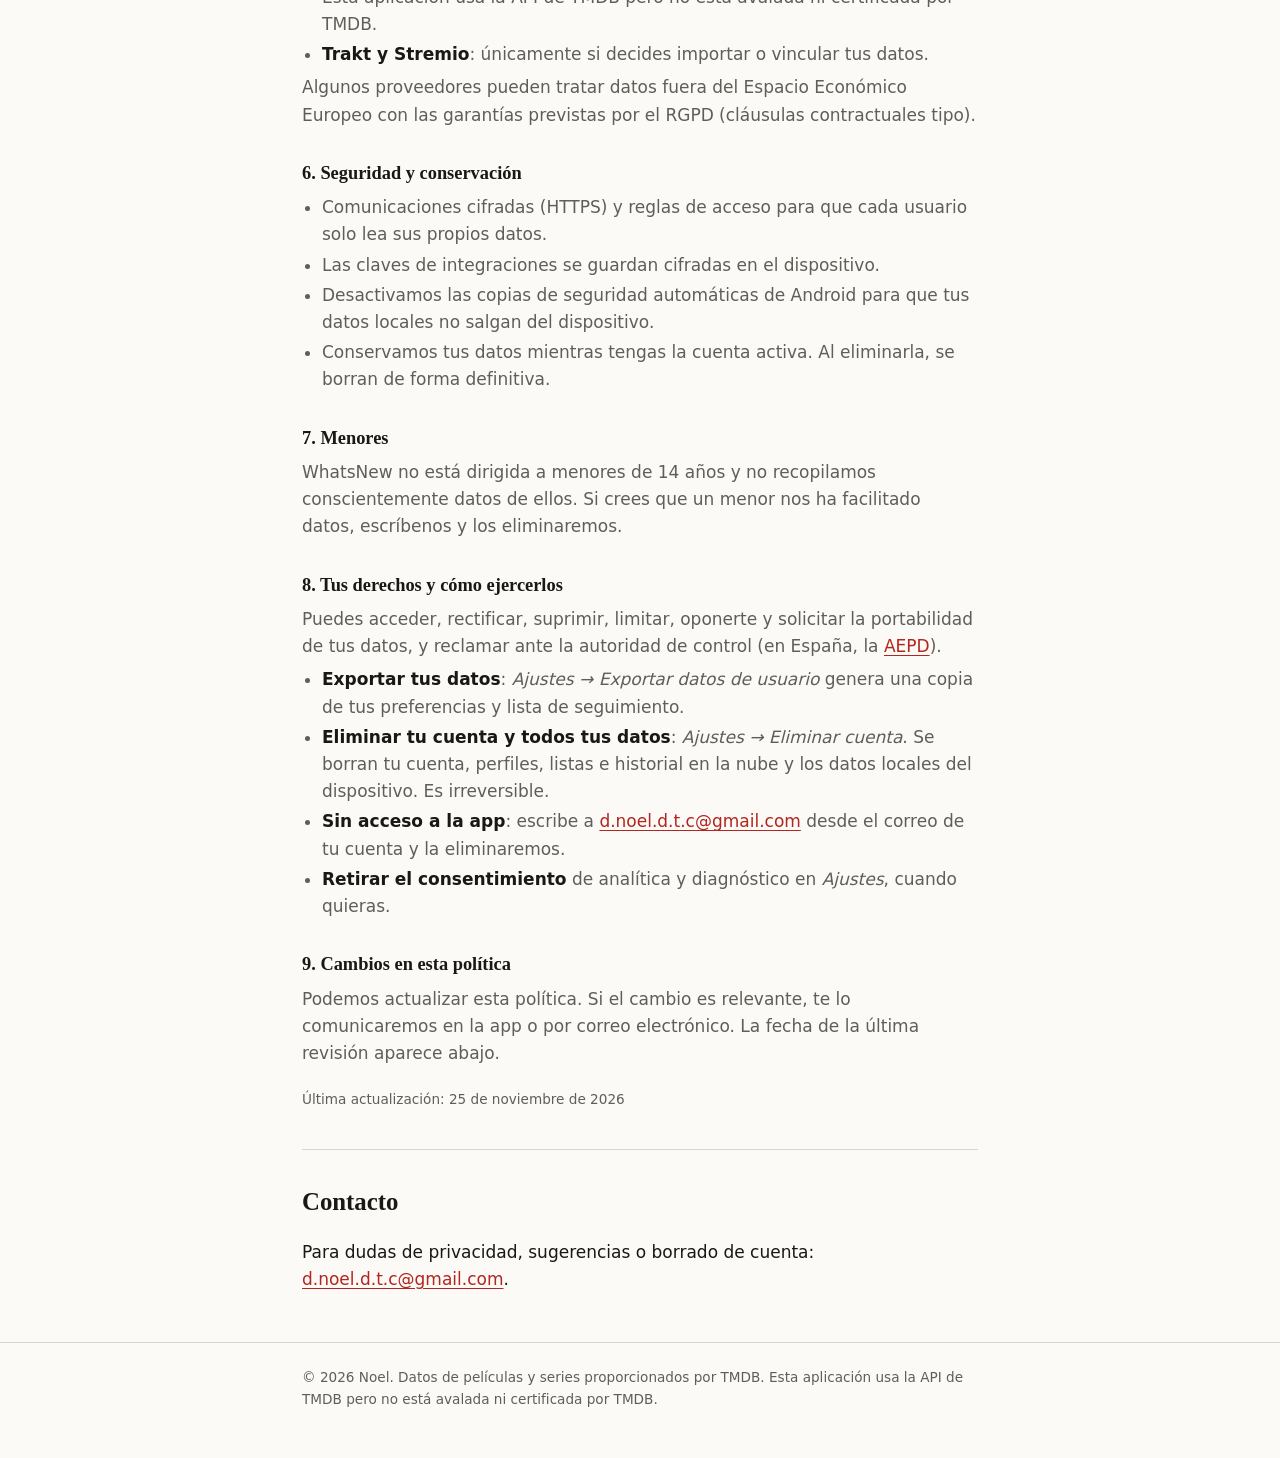
==== commit 6f5082fd: "refactor: simplifica la interfaz y elimina patrones genéricos de diseño Co-Authored-By: Claude Sonne" ====
--- a/index.html
+++ b/index.html
@@ -8,168 +8,115 @@
   <meta name="theme-color" content="#0f1222">
   <style>
     :root {
-      --bg: #f5f6fb;
-      --surface: #ffffff;
-      --text: #1c2033;
-      --muted: #5b6178;
-      --border: #e3e6f0;
-      --accent: #6c4cf5;
-      --accent-2: #e8478b;
-      --accent-soft: #eeeaff;
-      --radius: 16px;
-      --shadow: 0 6px 24px rgba(28, 32, 51, .07);
+      --bg: #fbfaf7;
+      --text: #181816;
+      --muted: #5f5e57;
+      --line: #d9d6cc;
+      --accent: #b3261e;
+      --tint: #f1eee6;
     }
     @media (prefers-color-scheme: dark) {
       :root {
-        --bg: #0f1222;
-        --surface: #181c33;
-        --text: #eceefb;
-        --muted: #a2a8c6;
-        --border: #272c4b;
-        --accent: #9b85ff;
-        --accent-2: #ff6fa8;
-        --accent-soft: #232850;
-        --shadow: 0 6px 24px rgba(0, 0, 0, .35);
+        --bg: #121211;
+        --text: #ecebe4;
+        --muted: #a3a197;
+        --line: #33322d;
+        --accent: #ef6a5e;
+        --tint: #1b1b19;
       }
     }
     * { box-sizing: border-box; }
-    html { scroll-behavior: smooth; scroll-padding-top: 76px; }
+    html { scroll-behavior: smooth; }
     body {
       margin: 0;
-      font-family: system-ui, -apple-system, "Segoe UI", Roboto, "Helvetica Neue", Arial, sans-serif;
+      font: 17px/1.6 system-ui, "Segoe UI", Roboto, sans-serif;
       background: var(--bg);
       color: var(--text);
-      line-height: 1.65;
-      -webkit-font-smoothing: antialiased;
-    }
-    a { color: var(--accent); text-decoration: none; }
-    a:hover { text-decoration: underline; }
-    .wrap { max-width: 980px; margin: 0 auto; padding: 0 20px; }
-
-    /* Navegación */
-    nav {
-      position: sticky; top: 0; z-index: 10;
-      background: color-mix(in srgb, var(--bg) 88%, transparent);
-      backdrop-filter: blur(10px);
-      border-bottom: 1px solid var(--border);
-    }
-    nav .wrap { display: flex; align-items: center; justify-content: space-between; height: 58px; gap: 16px; }
-    .brand { font-weight: 800; font-size: 1.15rem; color: var(--text); letter-spacing: -.02em; }
-    .brand span { color: var(--accent); }
-    nav ul { display: flex; gap: 20px; list-style: none; margin: 0; padding: 0; font-size: .92rem; }
-    nav ul a { color: var(--muted); font-weight: 500; }
-    nav ul a:hover { color: var(--text); text-decoration: none; }
-
-    /* Hero */
-    .hero { text-align: center; padding: 72px 0 56px; }
-    .badge {
-      display: inline-block; padding: 5px 14px; border-radius: 999px;
-      background: var(--accent-soft); color: var(--accent);
-      font-size: .8rem; font-weight: 600; margin-bottom: 18px;
-    }
-    .hero h1 {
-      font-size: clamp(2.3rem, 6vw, 3.8rem); line-height: 1.1; margin: 0 0 16px; letter-spacing: -.03em;
-    }
-    .hero h1 em {
-      font-style: normal;
-      background: linear-gradient(90deg, var(--accent), var(--accent-2));
-      -webkit-background-clip: text; background-clip: text; color: transparent;
-    }
-    .hero p { max-width: 620px; margin: 0 auto 28px; color: var(--muted); font-size: 1.12rem; }
-    .btns { display: flex; gap: 12px; justify-content: center; flex-wrap: wrap; }
-    .btn {
-      display: inline-block; padding: 12px 24px; border-radius: 12px; font-weight: 600; font-size: .95rem;
-    }
-    .btn.primary { background: linear-gradient(90deg, var(--accent), var(--accent-2)); color: #fff; }
-    .btn.ghost { border: 1px solid var(--border); color: var(--text); background: var(--surface); }
-    .btn:hover { text-decoration: none; transform: translateY(-1px); }
-
-    /* Secciones */
-    section { padding: 40px 0; }
-    h2 { font-size: 1.7rem; letter-spacing: -.02em; margin: 0 0 8px; }
-    .lead { color: var(--muted); margin: 0 0 28px; max-width: 680px; }
-    .grid { display: grid; grid-template-columns: repeat(auto-fit, minmax(260px, 1fr)); gap: 16px; }
-    .card {
-      background: var(--surface); border: 1px solid var(--border); border-radius: var(--radius);
-      padding: 22px; box-shadow: var(--shadow);
-    }
-    .card .ico { font-size: 1.6rem; margin-bottom: 8px; }
-    .card h3 { margin: 0 0 6px; font-size: 1.05rem; }
-    .card p { margin: 0; color: var(--muted); font-size: .95rem; }
-
-    /* Privacidad */
-    .policy {
-      background: var(--surface); border: 1px solid var(--border); border-radius: var(--radius);
-      padding: 8px 32px 24px; box-shadow: var(--shadow);
-    }
-    .policy h3 { margin: 28px 0 8px; font-size: 1.2rem; }
+    }
+    a { color: var(--accent); text-underline-offset: 3px; }
+    .wrap { max-width: 720px; margin: 0 auto; padding: 0 22px; }
+    h1, h2, h3, .brand { font-family: Georgia, "Iowan Old Style", "Times New Roman", serif; font-weight: 700; }
+
+    header.top { border-bottom: 1px solid var(--line); }
+    header.top .wrap { display: flex; justify-content: space-between; align-items: baseline; padding-top: 18px; padding-bottom: 14px; gap: 16px; flex-wrap: wrap; }
+    .brand { font-size: 1.25rem; color: var(--text); text-decoration: none; }
+    header.top nav { display: flex; gap: 18px; font-size: .9rem; }
+    header.top nav a { color: var(--muted); text-decoration: none; }
+    header.top nav a:hover { color: var(--accent); }
+
+    .intro { padding-top: 56px; padding-bottom: 40px; }
+    .intro h1 { font-size: clamp(2rem, 5vw, 2.8rem); line-height: 1.15; margin: 0 0 14px; }
+    .intro p { margin: 0 0 12px; max-width: 560px; color: var(--muted); }
+    .meta { font-size: .85rem; }
+
+    section { padding: 32px 0; border-top: 1px solid var(--line); }
+    h2 { font-size: 1.55rem; margin: 0 0 14px; }
+
+    dl.features { margin: 0; }
+    dl.features div { display: grid; grid-template-columns: 200px 1fr; gap: 16px; padding: 10px 0; border-bottom: 1px solid var(--line); }
+    dl.features div:last-child { border-bottom: 0; }
+    dt { font-weight: 600; }
+    dd { margin: 0; color: var(--muted); }
+
+    .policy h3 { font-size: 1.15rem; margin: 30px 0 6px; }
     .policy p, .policy li { color: var(--muted); }
-    .policy p { margin: 8px 0; }
-    .policy ul { padding-left: 20px; margin: 8px 0; }
-    .policy li { margin: 4px 0; }
+    .policy p { margin: 6px 0; }
+    .policy ul { padding-left: 20px; margin: 6px 0; }
+    .policy li { margin: 3px 0; }
     .policy strong { color: var(--text); }
-    .updated { color: var(--muted); font-size: .85rem; margin-top: 18px; }
-    .callout {
-      background: var(--accent-soft); border-radius: 12px; padding: 14px 18px; margin: 14px 0; color: var(--text);
-    }
-    .callout p, .callout li { color: var(--text); }
-    .table-wrap { overflow-x: auto; margin: 12px 0; border: 1px solid var(--border); border-radius: 12px; }
+    .note { border-left: 3px solid var(--accent); padding: 2px 0 2px 14px; margin: 14px 0; }
+    .note p { color: var(--text); }
+    .table-wrap { overflow-x: auto; margin: 10px 0; }
     table { border-collapse: collapse; width: 100%; font-size: .9rem; min-width: 560px; }
-    th, td { text-align: left; padding: 10px 14px; border-bottom: 1px solid var(--border); vertical-align: top; }
-    th { background: var(--accent-soft); font-weight: 600; }
+    th, td { text-align: left; padding: 8px 12px 8px 0; border-bottom: 1px solid var(--line); vertical-align: top; }
+    th { font-weight: 600; border-bottom-color: var(--text); }
     td { color: var(--muted); }
-    tr:last-child td { border-bottom: 0; }
-
-    footer { text-align: center; color: var(--muted); font-size: .88rem; padding: 40px 0 56px; }
+    td strong { color: var(--text); }
+    code { background: var(--tint); padding: 1px 5px; font-size: .88em; }
+    .updated { font-size: .85rem; margin-top: 22px !important; }
+
+    footer { border-top: 1px solid var(--line); padding: 24px 0 48px; font-size: .85rem; color: var(--muted); }
     @media (max-width: 640px) {
-      nav ul { display: none; }
-      .policy { padding: 4px 20px 20px; }
-      .hero { padding: 48px 0 36px; }
+      dl.features div { grid-template-columns: 1fr; gap: 0; }
+      .intro { padding-top: 36px; padding-bottom: 28px; }
     }
   </style>
 </head>
 <body>
-  <nav>
+  <header class="top">
     <div class="wrap">
-      <a class="brand" href="#top">Whats<span>New</span></a>
-      <ul>
-        <li><a href="#funciones">Funciones</a></li>
-        <li><a href="#privacidad">Privacidad</a></li>
-        <li><a href="#derechos">Tus derechos</a></li>
-        <li><a href="#contacto">Contacto</a></li>
-      </ul>
-    </div>
-  </nav>
-
-  <header class="hero wrap" id="top">
-    <span class="badge">App para Android y Android TV</span>
-    <h1>Nunca te pierdas <em>qué ver</em> a continuación</h1>
-    <p>WhatsNew sigue tus series y películas, te avisa de los estrenos, te recomienda títulos y te deja compartir lista con tu pareja o familia.</p>
-    <div class="btns">
-      <a class="btn primary" href="#funciones">Ver funciones</a>
-      <a class="btn ghost" href="#privacidad">Política de privacidad</a>
+      <a class="brand" href="#top">WhatsNew</a>
+      <nav>
+        <a href="#funciones">Funciones</a>
+        <a href="#privacidad">Privacidad</a>
+        <a href="#contacto">Contacto</a>
+      </nav>
     </div>
   </header>
 
+  <div class="wrap intro" id="top">
+    <h1>WhatsNew, seguimiento de series y películas</h1>
+    <p>App para Android y Android TV. Apunta lo que ves, recibe un aviso cuando sale el siguiente episodio y comparte la lista con otra persona.</p>
+    <p class="meta">Esta página recoge la política de privacidad de la app.</p>
+  </div>
+
   <main class="wrap">
     <section id="funciones">
-      <h2>Qué puedes hacer</h2>
-      <p class="lead">Todo tu seguimiento de series y películas en un solo sitio, sincronizado entre tus dispositivos.</p>
-      <div class="grid">
-        <div class="card"><div class="ico">📺</div><h3>Seguimiento y siguiente episodio</h3><p>Marca lo que has visto, retoma donde lo dejaste y consulta los próximos episodios desde un widget en tu pantalla de inicio.</p></div>
-        <div class="card"><div class="ico">🔔</div><h3>Avisos de estrenos</h3><p>Recordatorios de episodios nuevos y calendario de estrenos de las series que sigues.</p></div>
-        <div class="card"><div class="ico">✨</div><h3>Recomendaciones</h3><p>Sugerencias personalizadas según tus gustos y las plataformas de streaming a las que estás suscrito.</p></div>
-        <div class="card"><div class="ico">👥</div><h3>Perfiles y modo Duo</h3><p>Varios perfiles por cuenta, con PIN opcional, y listas compartidas con tu pareja o familia.</p></div>
-        <div class="card"><div class="ico">📊</div><h3>Estadísticas y resumen del año</h3><p>Horas vistas, géneros favoritos, valoraciones y una tarjeta de tu año para compartir.</p></div>
-        <div class="card"><div class="ico">🔗</div><h3>Stremio y Trakt</h3><p>Importa tu historial desde Trakt o Stremio, abre títulos en Stremio y usa el addon privado de WhatsNew.</p></div>
-        <div class="card"><div class="ico">📡</div><h3>Dónde verlo</h3><p>Disponibilidad por plataforma y país, con acceso directo a tus apps de streaming.</p></div>
-        <div class="card"><div class="ico">📱</div><h3>Móvil y TV</h3><p>Interfaz adaptada a Android TV con mando, modo imagen en imagen y acceso rápido desde el inicio.</p></div>
-      </div>
+      <h2>Qué hace la app</h2>
+      <dl class="features">
+        <div><dt>Seguimiento</dt><dd>Marca lo visto, retoma donde lo dejaste y consulta los próximos episodios en un widget de la pantalla de inicio.</dd></div>
+        <div><dt>Avisos y calendario</dt><dd>Notificaciones de estrenos de las series que sigues, configurables en Ajustes.</dd></div>
+        <div><dt>Recomendaciones</dt><dd>Sugerencias según tus valoraciones y las plataformas de streaming que tienes contratadas.</dd></div>
+        <div><dt>Perfiles y Duo</dt><dd>Varios perfiles por cuenta, con PIN opcional, y listas compartidas con tu pareja o familia.</dd></div>
+        <div><dt>Estadísticas</dt><dd>Horas vistas, géneros y valoraciones, más una tarjeta resumen del año.</dd></div>
+        <div><dt>Trakt y Stremio</dt><dd>Importación de historial desde Trakt (archivo .zip) y Stremio (solo lectura), enlace para abrir títulos en Stremio y addon opcional.</dd></div>
+        <div><dt>Dónde verlo</dt><dd>Disponibilidad por plataforma y país, con acceso a tus apps de streaming.</dd></div>
+        <div><dt>Android TV</dt><dd>Interfaz para mando a distancia, modo imagen en imagen y fila de «Continuar viendo».</dd></div>
+      </dl>
     </section>
 
     <section id="privacidad">
       <h2>Política de privacidad</h2>
-      <p class="lead">Explicamos de forma clara qué datos usa WhatsNew, para qué y cómo puedes controlarlos.</p>
 
       <div class="policy">
         <h3>1. Quién es el responsable</h3>
@@ -198,7 +145,7 @@
           <li>Enviarte notificaciones sobre estrenos de las series que sigues, que puedes configurar o desactivar en Ajustes.</li>
           <li>Detectar y corregir errores, y mejorar el rendimiento y la seguridad.</li>
         </ul>
-        <div class="callout"><p><strong>No vendemos tus datos</strong> ni los usamos para publicidad. La app no muestra anuncios ni utiliza el identificador publicitario.</p></div>
+        <div class="note"><p><strong>No vendemos tus datos</strong> ni los usamos para publicidad. La app no muestra anuncios ni utiliza el identificador publicitario.</p></div>
 
         <h3>4. Analítica y diagnóstico: tú decides</h3>
         <p>La primera vez que abres la app te preguntamos si aceptas la analítica. Por defecto está <strong>desactivada</strong> hasta que aceptes, y puedes cambiarla en cualquier momento en <em>Ajustes → Enviar análisis de uso</em>.</p>
@@ -245,16 +192,13 @@
 
     <section id="contacto">
       <h2>Contacto</h2>
-      <p class="lead">¿Dudas sobre privacidad, sugerencias o quieres borrar tu cuenta?</p>
-      <div class="btns" style="justify-content:flex-start">
-        <a class="btn primary" href="mailto:d.noel.d.t.c@gmail.com?subject=WhatsNew">Escríbenos</a>
-      </div>
+      <p>Para dudas de privacidad, sugerencias o borrado de cuenta: <a href="mailto:d.noel.d.t.c@gmail.com?subject=WhatsNew">d.noel.d.t.c@gmail.com</a>.</p>
     </section>
   </main>
 
   <footer>
     <div class="wrap">
-      © 2026 WhatsNew · Hecho por Noel<br>
+      © 2026 Noel. 
       Datos de películas y series proporcionados por TMDB. Esta aplicación usa la API de TMDB pero no está avalada ni certificada por TMDB.
     </div>
   </footer>
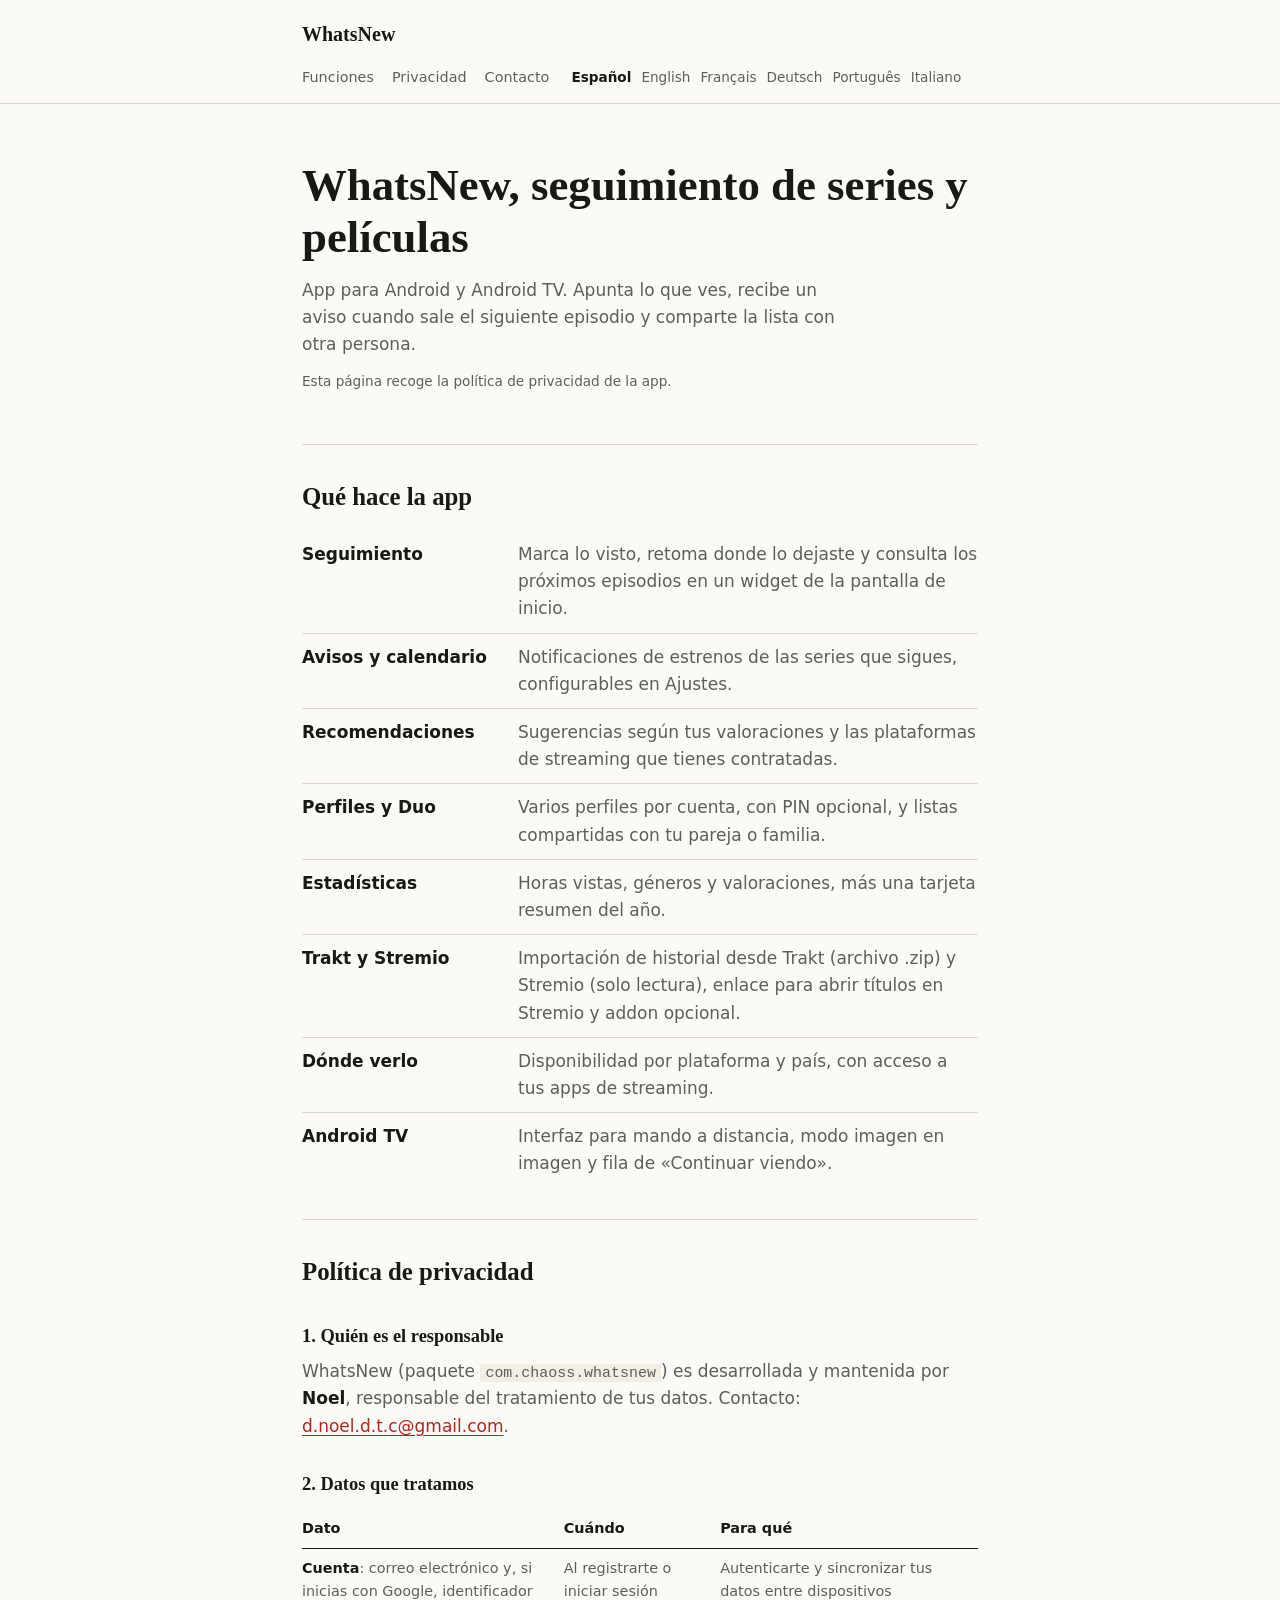
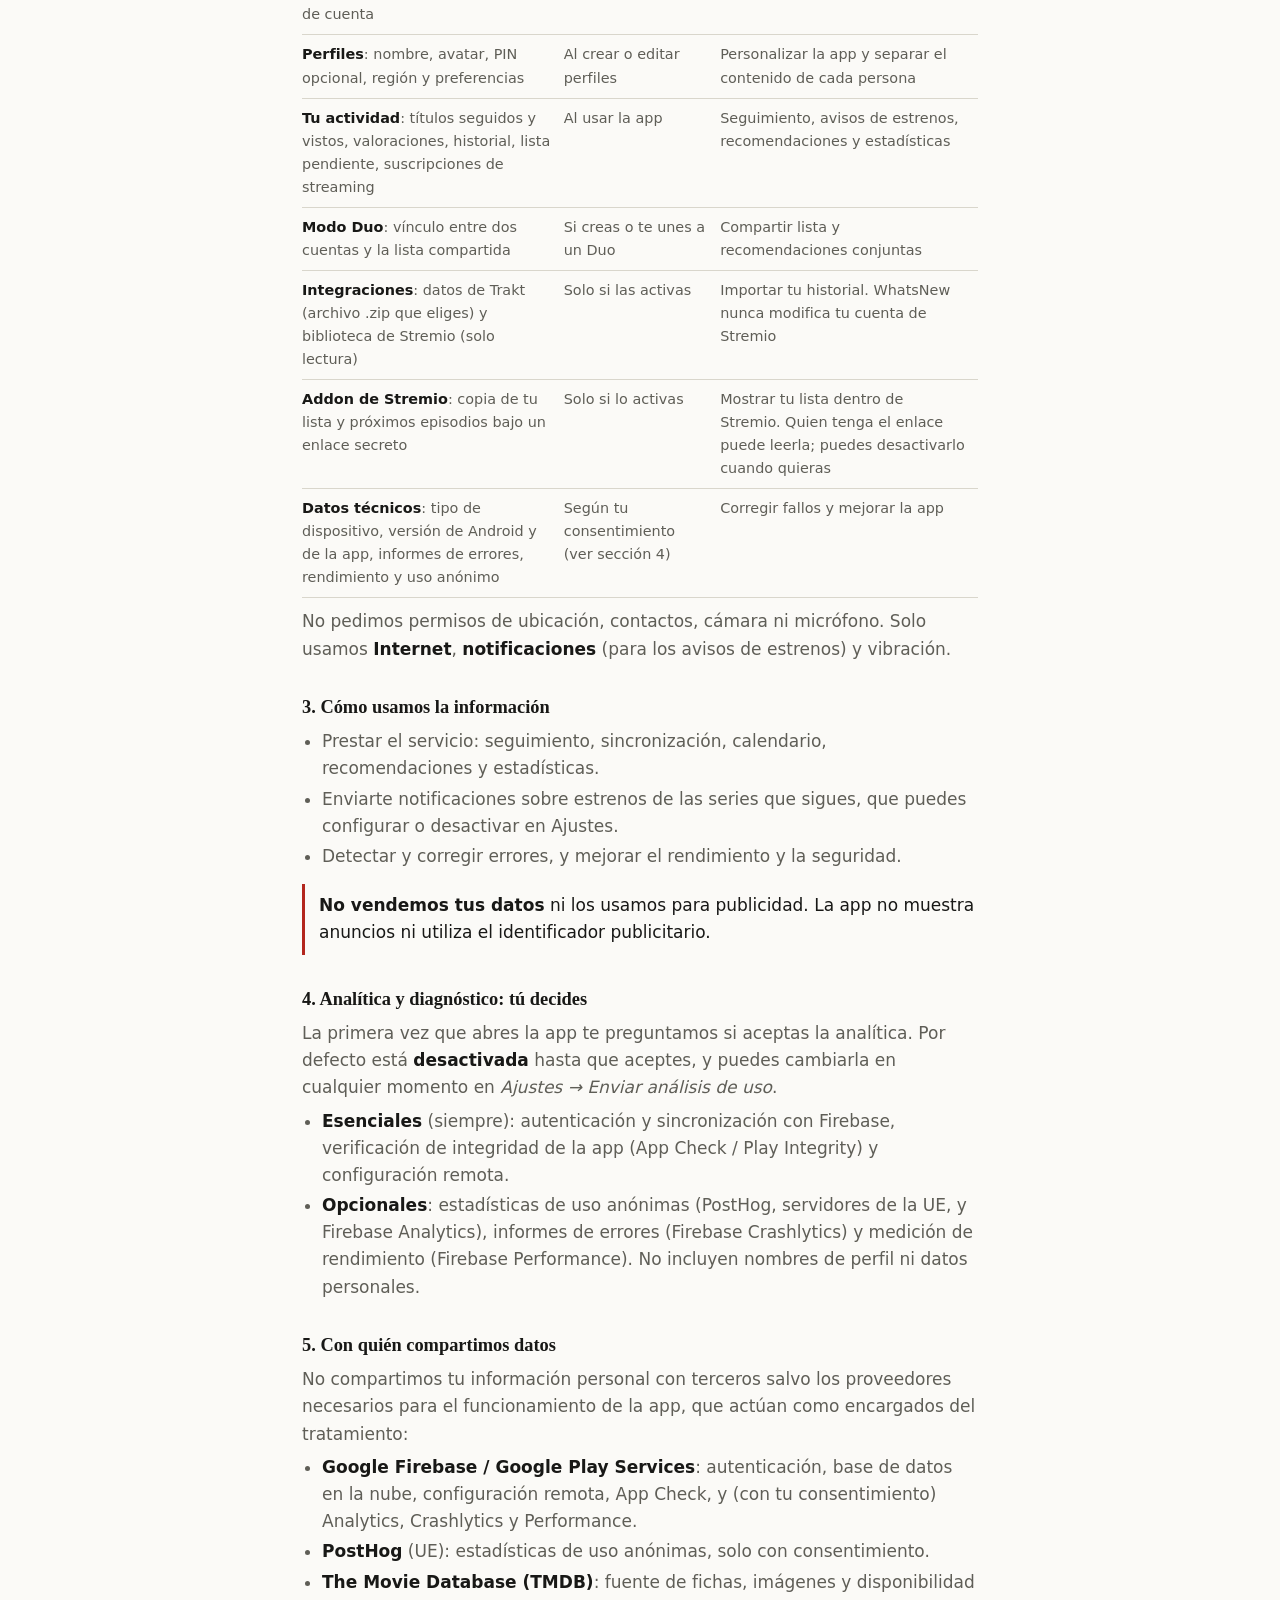
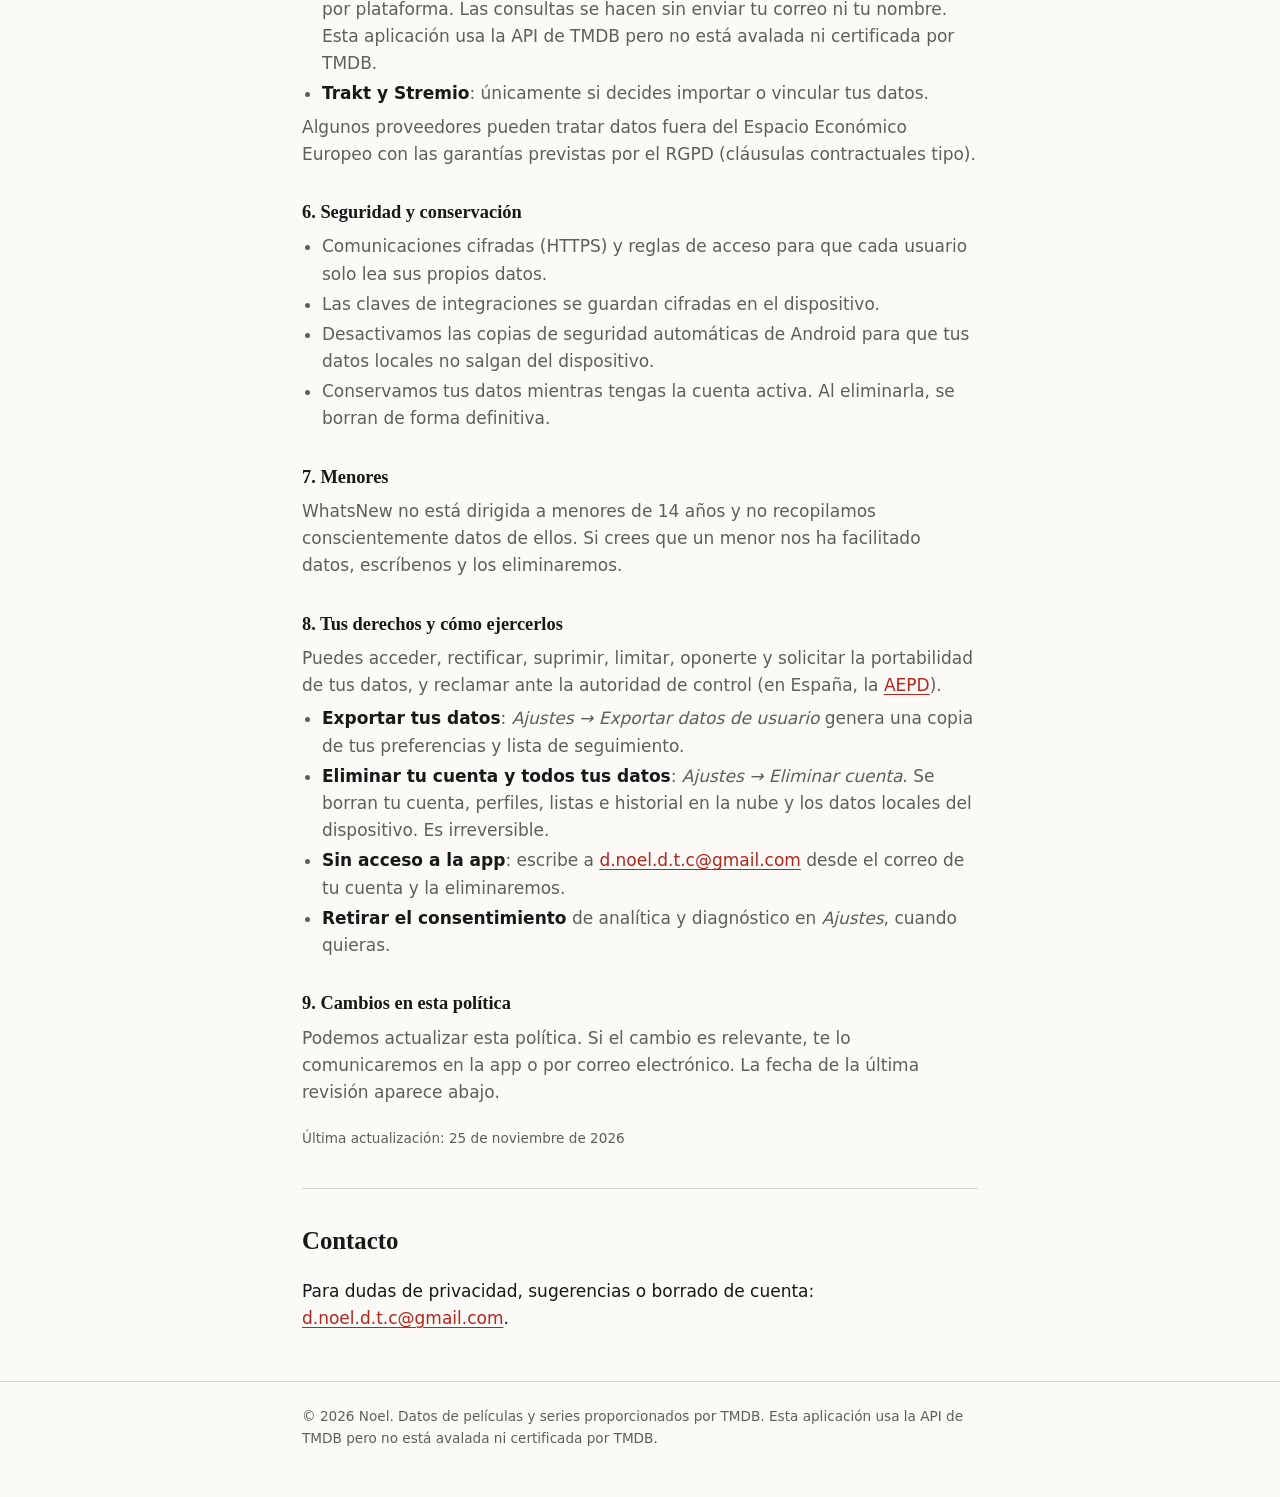
==== commit 7fc043b6: "feat: traduce la web a inglés, francés, alemán, portugués e italiano Co-Authored-By: Claude Sonnet 5" ====
--- a/index.html
+++ b/index.html
@@ -3,94 +3,28 @@
 <head>
   <meta charset="UTF-8">
   <meta name="viewport" content="width=device-width, initial-scale=1.0">
-  <title>WhatsNew · Tu seguimiento de series y películas</title>
-  <meta name="description" content="WhatsNew: sigue series y películas, recibe avisos de estrenos, comparte lista en Duo y consulta tus estadísticas. Política de privacidad y condiciones de uso.">
-  <meta name="theme-color" content="#0f1222">
-  <style>
-    :root {
-      --bg: #fbfaf7;
-      --text: #181816;
-      --muted: #5f5e57;
-      --line: #d9d6cc;
-      --accent: #b3261e;
-      --tint: #f1eee6;
-    }
-    @media (prefers-color-scheme: dark) {
-      :root {
-        --bg: #121211;
-        --text: #ecebe4;
-        --muted: #a3a197;
-        --line: #33322d;
-        --accent: #ef6a5e;
-        --tint: #1b1b19;
-      }
-    }
-    * { box-sizing: border-box; }
-    html { scroll-behavior: smooth; }
-    body {
-      margin: 0;
-      font: 17px/1.6 system-ui, "Segoe UI", Roboto, sans-serif;
-      background: var(--bg);
-      color: var(--text);
-    }
-    a { color: var(--accent); text-underline-offset: 3px; }
-    .wrap { max-width: 720px; margin: 0 auto; padding: 0 22px; }
-    h1, h2, h3, .brand { font-family: Georgia, "Iowan Old Style", "Times New Roman", serif; font-weight: 700; }
-
-    header.top { border-bottom: 1px solid var(--line); }
-    header.top .wrap { display: flex; justify-content: space-between; align-items: baseline; padding-top: 18px; padding-bottom: 14px; gap: 16px; flex-wrap: wrap; }
-    .brand { font-size: 1.25rem; color: var(--text); text-decoration: none; }
-    header.top nav { display: flex; gap: 18px; font-size: .9rem; }
-    header.top nav a { color: var(--muted); text-decoration: none; }
-    header.top nav a:hover { color: var(--accent); }
-
-    .intro { padding-top: 56px; padding-bottom: 40px; }
-    .intro h1 { font-size: clamp(2rem, 5vw, 2.8rem); line-height: 1.15; margin: 0 0 14px; }
-    .intro p { margin: 0 0 12px; max-width: 560px; color: var(--muted); }
-    .meta { font-size: .85rem; }
-
-    section { padding: 32px 0; border-top: 1px solid var(--line); }
-    h2 { font-size: 1.55rem; margin: 0 0 14px; }
-
-    dl.features { margin: 0; }
-    dl.features div { display: grid; grid-template-columns: 200px 1fr; gap: 16px; padding: 10px 0; border-bottom: 1px solid var(--line); }
-    dl.features div:last-child { border-bottom: 0; }
-    dt { font-weight: 600; }
-    dd { margin: 0; color: var(--muted); }
-
-    .policy h3 { font-size: 1.15rem; margin: 30px 0 6px; }
-    .policy p, .policy li { color: var(--muted); }
-    .policy p { margin: 6px 0; }
-    .policy ul { padding-left: 20px; margin: 6px 0; }
-    .policy li { margin: 3px 0; }
-    .policy strong { color: var(--text); }
-    .note { border-left: 3px solid var(--accent); padding: 2px 0 2px 14px; margin: 14px 0; }
-    .note p { color: var(--text); }
-    .table-wrap { overflow-x: auto; margin: 10px 0; }
-    table { border-collapse: collapse; width: 100%; font-size: .9rem; min-width: 560px; }
-    th, td { text-align: left; padding: 8px 12px 8px 0; border-bottom: 1px solid var(--line); vertical-align: top; }
-    th { font-weight: 600; border-bottom-color: var(--text); }
-    td { color: var(--muted); }
-    td strong { color: var(--text); }
-    code { background: var(--tint); padding: 1px 5px; font-size: .88em; }
-    .updated { font-size: .85rem; margin-top: 22px !important; }
-
-    footer { border-top: 1px solid var(--line); padding: 24px 0 48px; font-size: .85rem; color: var(--muted); }
-    @media (max-width: 640px) {
-      dl.features div { grid-template-columns: 1fr; gap: 0; }
-      .intro { padding-top: 36px; padding-bottom: 28px; }
-    }
-  </style>
+  <title>WhatsNew · Seguimiento de series y películas</title>
+  <meta name="description" content="WhatsNew: sigue series y películas, recibe avisos de estrenos y comparte tu lista. Política de privacidad.">
+  <link rel="alternate" hreflang="es" href="https://noeldtc.github.io/whatsnew/">
+  <link rel="alternate" hreflang="en" href="https://noeldtc.github.io/whatsnew/en/">
+  <link rel="alternate" hreflang="fr" href="https://noeldtc.github.io/whatsnew/fr/">
+  <link rel="alternate" hreflang="de" href="https://noeldtc.github.io/whatsnew/de/">
+  <link rel="alternate" hreflang="pt" href="https://noeldtc.github.io/whatsnew/pt/">
+  <link rel="alternate" hreflang="it" href="https://noeldtc.github.io/whatsnew/it/">
+  <link rel="stylesheet" href="style.css">
 </head>
 <body>
   <header class="top">
     <div class="wrap">
       <a class="brand" href="#top">WhatsNew</a>
-      <nav>
-        <a href="#funciones">Funciones</a>
-        <a href="#privacidad">Privacidad</a>
-        <a href="#contacto">Contacto</a>
-      </nav>
+      <div class="right">
+        <nav>
+          <a href="#funciones">Funciones</a>
+          <a href="#privacidad">Privacidad</a>
+          <a href="#contacto">Contacto</a>
+        </nav>
+        <div class="langs" aria-label="Language"><a href="./" hreflang="es" lang="es" aria-current="page">Español</a> <a href="en/" hreflang="en" lang="en">English</a> <a href="fr/" hreflang="fr" lang="fr">Français</a> <a href="de/" hreflang="de" lang="de">Deutsch</a> <a href="pt/" hreflang="pt" lang="pt">Português</a> <a href="it/" hreflang="it" lang="it">Italiano</a></div>
+      </div>
     </div>
   </header>
 
@@ -192,14 +126,13 @@
 
     <section id="contacto">
       <h2>Contacto</h2>
-      <p>Para dudas de privacidad, sugerencias o borrado de cuenta: <a href="mailto:d.noel.d.t.c@gmail.com?subject=WhatsNew">d.noel.d.t.c@gmail.com</a>.</p>
+      <p>Para dudas de privacidad, sugerencias o borrado de cuenta: <a href="mailto:d.noel.d.t.c@gmail.com">d.noel.d.t.c@gmail.com</a>.</p>
     </section>
   </main>
 
   <footer>
     <div class="wrap">
-      © 2026 Noel. 
-      Datos de películas y series proporcionados por TMDB. Esta aplicación usa la API de TMDB pero no está avalada ni certificada por TMDB.
+      © 2026 Noel. Datos de películas y series proporcionados por TMDB. Esta aplicación usa la API de TMDB pero no está avalada ni certificada por TMDB.
     </div>
   </footer>
 </body>
--- a/style.css
+++ b/style.css
@@ -0,0 +1,79 @@
+:root {
+  --bg: #fbfaf7;
+  --text: #181816;
+  --muted: #5f5e57;
+  --line: #d9d6cc;
+  --accent: #b3261e;
+  --tint: #f1eee6;
+}
+@media (prefers-color-scheme: dark) {
+  :root {
+    --bg: #121211;
+    --text: #ecebe4;
+    --muted: #a3a197;
+    --line: #33322d;
+    --accent: #ef6a5e;
+    --tint: #1b1b19;
+  }
+}
+* { box-sizing: border-box; }
+html { scroll-behavior: smooth; }
+body {
+  margin: 0;
+  font: 17px/1.6 system-ui, "Segoe UI", Roboto, sans-serif;
+  background: var(--bg);
+  color: var(--text);
+}
+a { color: var(--accent); text-underline-offset: 3px; }
+.wrap { max-width: 720px; margin: 0 auto; padding: 0 22px; }
+h1, h2, h3, .brand { font-family: Georgia, "Iowan Old Style", "Times New Roman", serif; font-weight: 700; }
+
+header.top { border-bottom: 1px solid var(--line); }
+header.top .wrap { display: flex; justify-content: space-between; align-items: baseline; padding-top: 18px; padding-bottom: 14px; gap: 16px; flex-wrap: wrap; }
+.brand { font-size: 1.25rem; color: var(--text); text-decoration: none; }
+header.top nav { display: flex; gap: 18px; font-size: .9rem; }
+header.top nav a { color: var(--muted); text-decoration: none; }
+header.top nav a:hover { color: var(--accent); }
+
+.intro { padding-top: 56px; padding-bottom: 40px; }
+.intro h1 { font-size: clamp(2rem, 5vw, 2.8rem); line-height: 1.15; margin: 0 0 14px; }
+.intro p { margin: 0 0 12px; max-width: 560px; color: var(--muted); }
+.meta { font-size: .85rem; }
+
+section { padding: 32px 0; border-top: 1px solid var(--line); }
+h2 { font-size: 1.55rem; margin: 0 0 14px; }
+
+dl.features { margin: 0; }
+dl.features div { display: grid; grid-template-columns: 200px 1fr; gap: 16px; padding: 10px 0; border-bottom: 1px solid var(--line); }
+dl.features div:last-child { border-bottom: 0; }
+dt { font-weight: 600; }
+dd { margin: 0; color: var(--muted); }
+
+.policy h3 { font-size: 1.15rem; margin: 30px 0 6px; }
+.policy p, .policy li { color: var(--muted); }
+.policy p { margin: 6px 0; }
+.policy ul { padding-left: 20px; margin: 6px 0; }
+.policy li { margin: 3px 0; }
+.policy strong { color: var(--text); }
+.note { border-left: 3px solid var(--accent); padding: 2px 0 2px 14px; margin: 14px 0; }
+.note p { color: var(--text); }
+.table-wrap { overflow-x: auto; margin: 10px 0; }
+table { border-collapse: collapse; width: 100%; font-size: .9rem; min-width: 560px; }
+th, td { text-align: left; padding: 8px 12px 8px 0; border-bottom: 1px solid var(--line); vertical-align: top; }
+th { font-weight: 600; border-bottom-color: var(--text); }
+td { color: var(--muted); }
+td strong { color: var(--text); }
+code { background: var(--tint); padding: 1px 5px; font-size: .88em; }
+.updated { font-size: .85rem; margin-top: 22px !important; }
+
+footer { border-top: 1px solid var(--line); padding: 24px 0 48px; font-size: .85rem; color: var(--muted); }
+@media (max-width: 640px) {
+  dl.features div { grid-template-columns: 1fr; gap: 0; }
+  .intro { padding-top: 36px; padding-bottom: 28px; }
+}
+header.top .right { display: flex; gap: 22px; align-items: baseline; flex-wrap: wrap; }
+.langs { display: flex; gap: 10px; font-size: .85rem; }
+.langs a { color: var(--muted); text-decoration: none; }
+.langs a:hover { color: var(--accent); }
+.langs a[aria-current] { color: var(--text); font-weight: 700; }
+  
